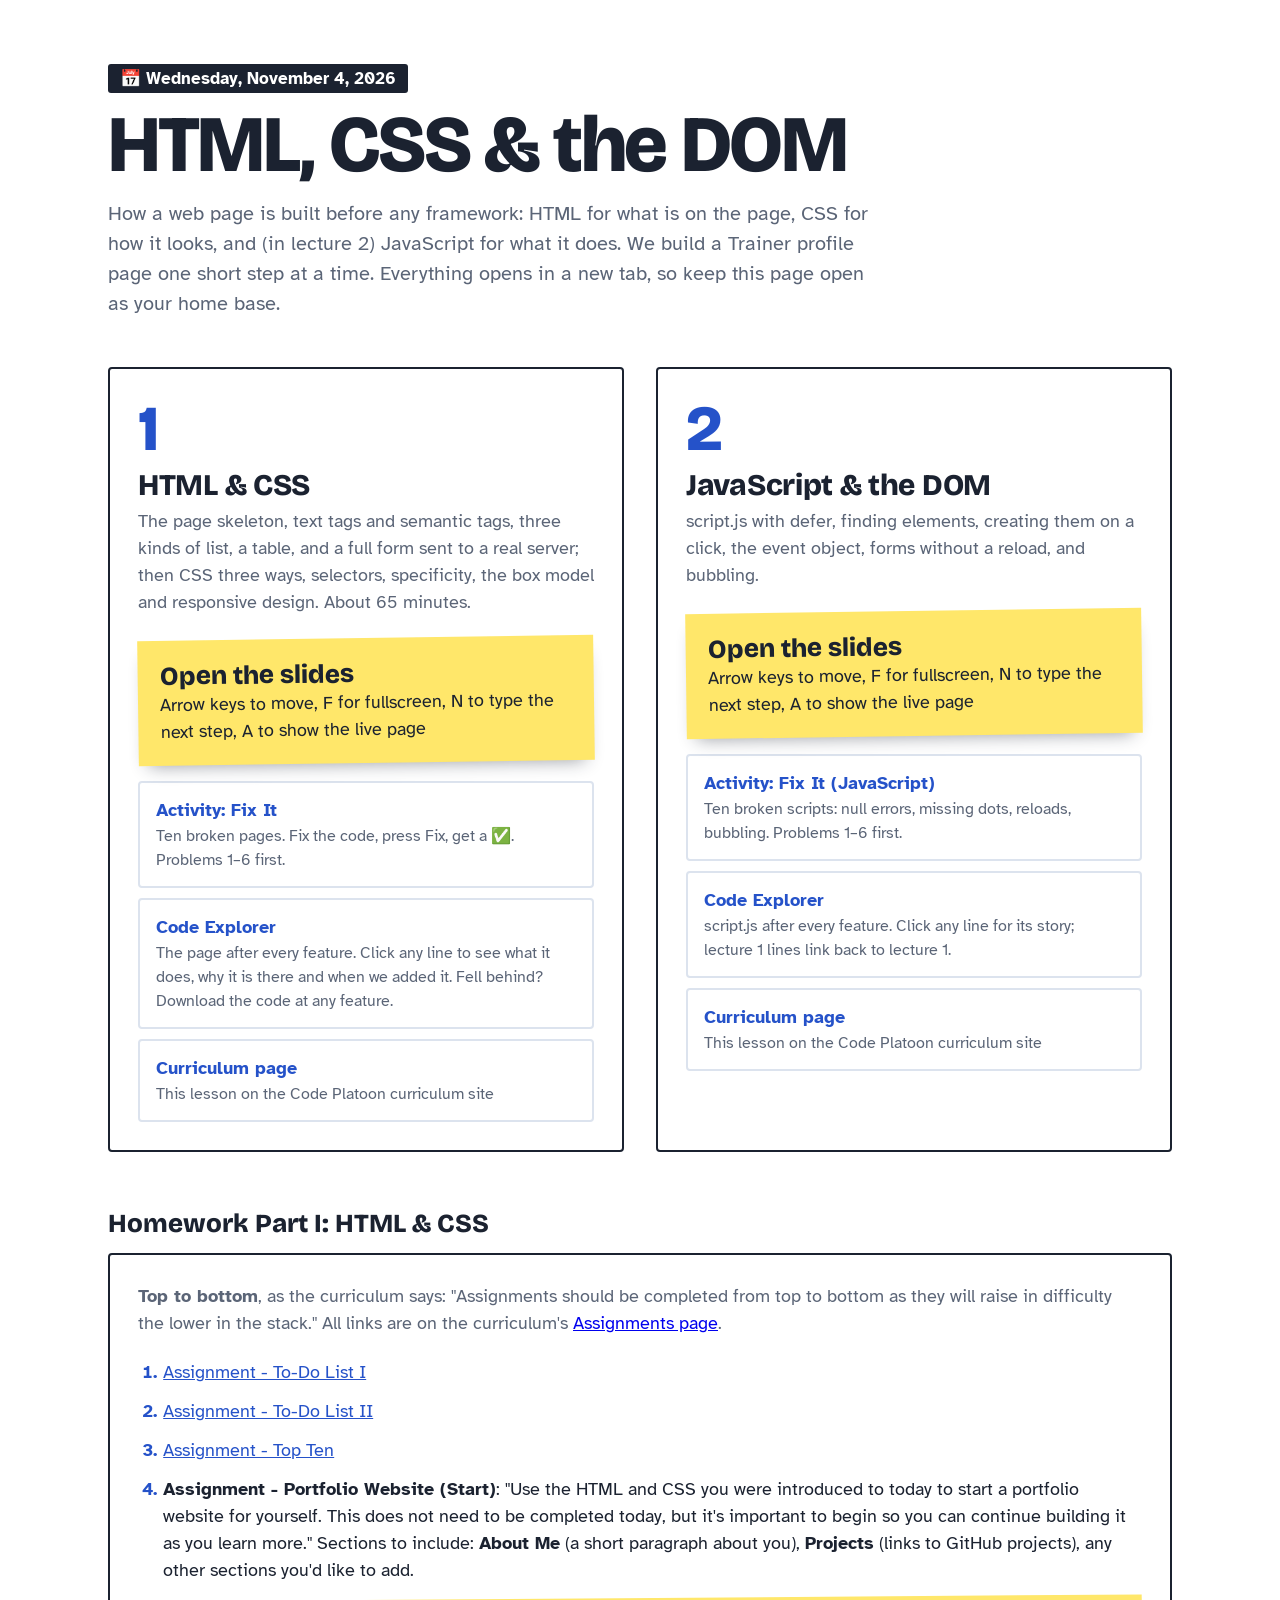
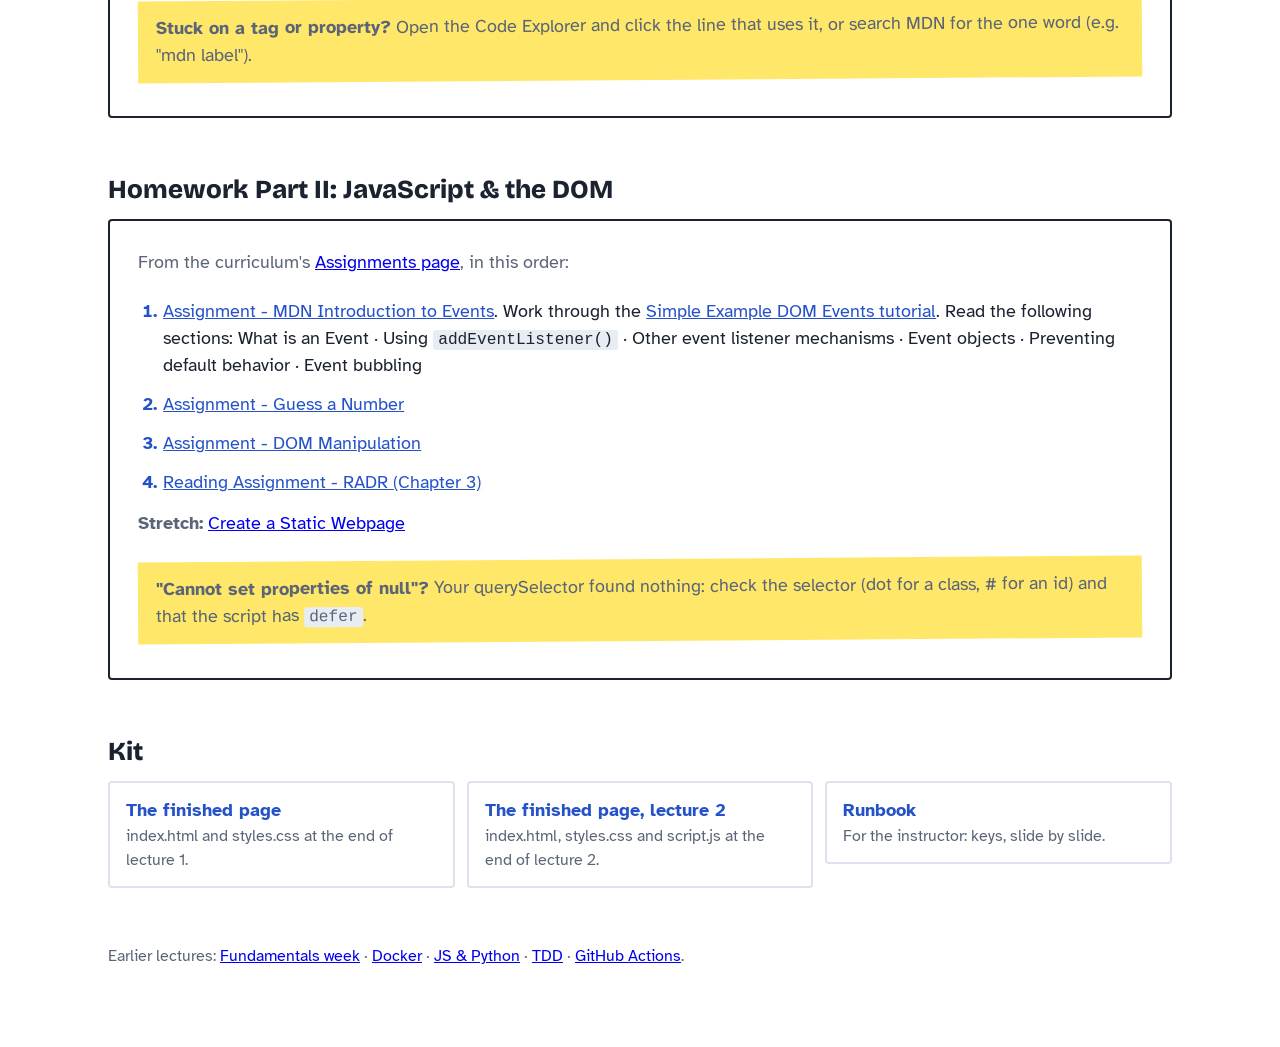
==== index.html @ a402fdbf "HTML & CSS lecture demos the whole curriculum page (about 65 min): text tags, div/span, h3-h6, artic" ====
<!doctype html>
<html lang="en">
<head>
<meta charset="utf-8">
<meta name="viewport" content="width=device-width, initial-scale=1">
<title>HTML, CSS & the DOM</title>
<link href="https://fonts.googleapis.com/css2?family=Atkinson+Hyperlegible:wght@400;700&family=Bricolage+Grotesque:opsz,wght@12..96,700;12..96,800&display=swap" rel="stylesheet">
<style>
  :root { --paper:#f4f6f9; --grid:#dce3ee; --ink:#1b2230; --muted:#5b6577; --blue:#2552c9; --green:#13795b; --sticky:#ffe76a; }
  * { box-sizing: border-box; }
  body { margin: 0; font-family: 'Atkinson Hyperlegible', system-ui, sans-serif; color: var(--ink); font-size: 18px; line-height: 1.5;
    background: var(--paper) linear-gradient(var(--grid) 1px, transparent 1px) -1px -1px / 40px 40px,
                linear-gradient(90deg, var(--grid) 1px, transparent 1px) -1px -1px / 40px 40px; }
  main { max-width: 1120px; margin: 0 auto; padding: 64px 28px 80px; }
  h1 { font: 800 clamp(44px, 7vw, 80px)/0.95 'Bricolage Grotesque', sans-serif; letter-spacing: -0.03em; margin: 0 0 16px; }
  .lede { max-width: 60ch; color: var(--muted); font-size: 20px; margin: 0 0 48px; }
  .lectures { display: grid; grid-template-columns: repeat(auto-fit, minmax(320px, 1fr)); gap: 32px; }
  section { background: #fff; border: 2px solid var(--ink); border-radius: 4px; padding: 28px; }
  .date { display: inline-block; font: 700 17px 'Atkinson Hyperlegible', sans-serif; background: var(--ink); color: #fff; padding: 4px 12px; border-radius: 3px; margin: 0 0 14px; }
  .num { font: 800 64px/1 'Bricolage Grotesque', sans-serif; color: var(--blue); }
  h2 { font: 800 30px/1.1 'Bricolage Grotesque', sans-serif; margin: 8px 0 6px; letter-spacing: -0.01em; }
  section > p { margin: 0 0 22px; color: var(--muted); }
  a.slides { display: block; background: var(--sticky); color: var(--ink); text-decoration: none; padding: 20px 22px; margin-bottom: 18px;
    transform: rotate(-0.8deg); box-shadow: 0 10px 18px -10px rgb(27 34 48 / 0.45); transition: transform .15s; }
  a.slides:hover, a.slides:focus-visible { transform: rotate(0deg) translateY(-2px); }
  a.slides b { display: block; font: 800 26px 'Bricolage Grotesque', sans-serif; }
  ol { list-style: none; margin: 0; padding: 0; display: grid; gap: 10px; }
  ol a { display: block; padding: 14px 16px; border: 2px solid var(--grid); border-radius: 4px; color: var(--ink); text-decoration: none; }
  ol a:hover, ol a:focus-visible { border-color: var(--blue); }
  ol a b { color: var(--blue); }
  ol a span { display: block; color: var(--muted); font-size: 16px; }
  h3 { font: 800 26px 'Bricolage Grotesque', sans-serif; margin: 56px 0 14px; }
  .kit { display: grid; grid-template-columns: repeat(auto-fit, minmax(240px, 1fr)); gap: 12px; }
  .kit a { background: #fff; }
  .gallery { display: grid; grid-template-columns: repeat(auto-fill, minmax(200px, 1fr)); gap: 14px; }
  .gallery figure { margin: 0; background: #fff; border: 2px solid var(--grid); border-radius: 4px; padding: 8px; }
  .gallery img { width: 100%; aspect-ratio: 16/10; object-fit: cover; object-position: top; display: block; }
  .gallery figcaption { font-size: 15px; padding: 6px 2px 0; display: flex; justify-content: space-between; gap: 8px; }
  .gallery figcaption a { color: var(--blue); }
  .install { margin-bottom: 20px; }
  .install h4 { font: 800 21px 'Bricolage Grotesque', sans-serif; margin: 28px 0 6px; }
  .install h4:first-child { margin-top: 0; }
  .install .steps { display: block; list-style: decimal; padding-left: 1.4em; margin: 0 0 14px; }
  .install .steps li::marker { font-weight: 700; color: var(--blue); } .install .steps li { margin-bottom: 12px; }
  .os { display: grid; grid-template-columns: 1fr 1fr; gap: 0 28px; }
  .os h5 { font: 700 17px 'Bricolage Grotesque', sans-serif; margin: 6px 0 4px; }
  @media (max-width: 760px) { .os { grid-template-columns: 1fr; } }
  .install code { font-size: 0.9em; background: #e8ecf3; padding: 1px 5px; border-radius: 3px; }
  .cmdwrap { position: relative; margin: 8px 0 6px; }
  pre.cmd { background: var(--ink); color: #fff; padding: 16px 18px; padding-right: 90px; border-radius: 4px; overflow-x: auto; margin: 0; font-size: 15px; }
  pre.cmd code { background: none; padding: 0; }
  .copy { position: absolute; top: 10px; right: 10px; font: 700 14px 'Atkinson Hyperlegible'; padding: 6px 12px; border-radius: 4px; border: 0; background: var(--sticky); color: var(--ink); cursor: pointer; }
  .fail { margin: 0 0 8px; padding: 14px 18px; background: var(--sticky); transform: rotate(-0.4deg); }
  .install .steps a, details a { display: inline; padding: 0; border: 0; color: var(--blue); text-decoration: underline; }
  details { margin: 6px 0 14px; }
  summary { cursor: pointer; font-weight: 700; color: var(--blue); }
  footer { margin-top: 56px; color: var(--muted); font-size: 16px; }
  a:focus-visible, summary:focus-visible { outline: 3px solid var(--blue); outline-offset: 2px; }
  @media (prefers-reduced-motion: reduce) { a.slides { transition: none; } }
</style>
</head>
<body>
<main>
  <p class="date">📅 Wednesday, November 4, 2026</p>
  <h1>HTML, CSS &amp; the DOM</h1>
  <p class="lede">How a web page is built before any framework: HTML for what is on the page, CSS for how it looks, and (in lecture 2) JavaScript for what it does. We build a Trainer profile page one short step at a time. Everything opens in a new tab, so keep this page open as your home base.</p>

  <div class="lectures">
    <section>
      <div class="num">1</div>
      <h2>HTML &amp; CSS</h2>
      <p>The page skeleton, text tags and semantic tags, three kinds of list, a table, and a full form sent to a real server; then CSS three ways, selectors, specificity, the box model and responsive design. About 65 minutes.</p>
      <a class="slides" href="lecture-1-html-css/slides.html" target="_blank" rel="noopener"><b>Open the slides</b>Arrow keys to move, F for fullscreen, N to type the next step, A to show the live page</a>
      <ol>
        <li><a href="fixit.html?lesson=html-css" target="_blank" rel="noopener"><b>Activity: Fix It</b><span>Ten broken pages. Fix the code, press Fix, get a ✅. Problems 1–6 first.</span></a></li>
        <li><a href="explore.html?lesson=html-css&amp;at=f1" target="_blank" rel="noopener"><b>Code Explorer</b><span>The page after every feature. Click any line to see what it does, why it is there and when we added it. Fell behind? Download the code at any feature.</span></a></li>
        <li><a href="https://codeplatoon.github.io/se-curriculum/phase-II/04-Front-End/1-vanilla-development/1-html-css/" target="_blank" rel="noopener"><b>Curriculum page</b><span>This lesson on the Code Platoon curriculum site</span></a></li>
      </ol>
    </section>
    <section>
      <div class="num">2</div>
      <h2>JavaScript &amp; the DOM</h2>
      <p>script.js with defer, finding elements, creating them on a click, the event object, forms without a reload, and bubbling.</p>
      <a class="slides" href="lecture-2-js-dom/slides.html" target="_blank" rel="noopener"><b>Open the slides</b>Arrow keys to move, F for fullscreen, N to type the next step, A to show the live page</a>
      <ol>
        <li><a href="fixit.html?lesson=js-dom" target="_blank" rel="noopener"><b>Activity: Fix It (JavaScript)</b><span>Ten broken scripts: null errors, missing dots, reloads, bubbling. Problems 1–6 first.</span></a></li>
        <li><a href="explore.html?lesson=js-dom&amp;at=f1" target="_blank" rel="noopener"><b>Code Explorer</b><span>script.js after every feature. Click any line for its story; lecture 1 lines link back to lecture 1.</span></a></li>
        <li><a href="https://codeplatoon.github.io/se-curriculum/phase-II/04-Front-End/1-vanilla-development/2-js-dom/" target="_blank" rel="noopener"><b>Curriculum page</b><span>This lesson on the Code Platoon curriculum site</span></a></li>
      </ol>
    </section>
  </div>

  <h3 id="homework">Homework Part I: HTML &amp; CSS</h3>
  <section class="install">
    <p><b>Top to bottom</b>, as the curriculum says: "Assignments should be completed from top to bottom as they will raise in difficulty the lower in the stack." All links are on the curriculum's <a href="https://codeplatoon.github.io/se-curriculum/phase-II/04-Front-End/1-vanilla-development/assignments/" target="_blank" rel="noopener">Assignments page</a>.</p>
    <ol class="steps">
      <li><a href="https://github.com/Code-Platoon-Assignments/html-css-to-do-list-I.git" target="_blank" rel="noopener">Assignment - To-Do List I</a></li>
      <li><a href="https://github.com/Code-Platoon-Assignments/html-css-to-do-list-II.git" target="_blank" rel="noopener">Assignment - To-Do List II</a></li>
      <li><a href="https://github.com/Code-Platoon-Assignments/html-top-ten.git" target="_blank" rel="noopener">Assignment - Top Ten</a></li>
      <li><b>Assignment - Portfolio Website (Start)</b>: "Use the HTML and CSS you were introduced to today to start a portfolio website for yourself. This does not need to be completed today, but it's important to begin so you can continue building it as you learn more." Sections to include: <b>About Me</b> (a short paragraph about you), <b>Projects</b> (links to GitHub projects), any other sections you'd like to add.</li>
    </ol>
    <p class="fail"><b>Stuck on a tag or property?</b> Open the Code Explorer and click the line that uses it, or search MDN for the one word (e.g. "mdn label").</p>
  </section>

  <h3 id="homework-2">Homework Part II: JavaScript &amp; the DOM</h3>
  <section class="install">
    <p>From the curriculum's <a href="https://codeplatoon.github.io/se-curriculum/phase-II/04-Front-End/1-vanilla-development/assignments/" target="_blank" rel="noopener">Assignments page</a>, in this order:</p>
    <ol class="steps">
      <li><a href="https://developer.mozilla.org/en-US/docs/Learn/JavaScript/Building_blocks/Events" target="_blank" rel="noopener">Assignment - MDN Introduction to Events</a>. Work through the <a href="https://developer.mozilla.org/en-US/docs/Learn/JavaScript/Building_blocks/Events#a_simple_example" target="_blank" rel="noopener">Simple Example DOM Events tutorial</a>. Read the following sections: What is an Event · Using <code>addEventListener()</code> · Other event listener mechanisms · Event objects · Preventing default behavior · Event bubbling</li>
      <li><a href="https://github.com/Code-Platoon-Assignments/html-number-guessing-game.git" target="_blank" rel="noopener">Assignment - Guess a Number</a></li>
      <li><a href="https://github.com/Code-Platoon-Assignments/html-dom-manipulation.git" target="_blank" rel="noopener">Assignment - DOM Manipulation</a></li>
      <li><a href="https://drive.google.com/file/d/1rPqa4ygtGHo01omVSYpAviDmvXKX7RL1/view?usp=drive_link" target="_blank" rel="noopener">Reading Assignment - RADR (Chapter 3)</a></li>
    </ol>
    <p><b>Stretch:</b> <a href="https://github.com/Code-Platoon-Assignments/html-static-webpage.git" target="_blank" rel="noopener">Create a Static Webpage</a></p>
    <p class="fail"><b>"Cannot set properties of null"?</b> Your querySelector found nothing: check the selector (dot for a class, # for an id) and that the script has <code>defer</code>.</p>
  </section>

  <h3>Kit</h3>
  <ol class="kit">
    <li><a href="https://github.com/kabeier/intro-html-css-dom/tree/main/demo-kit/html-css-final" target="_blank" rel="noopener"><b>The finished page</b><span>index.html and styles.css at the end of lecture 1.</span></a></li>
    <li><a href="https://github.com/kabeier/intro-html-css-dom/tree/main/demo-kit/js-dom-final" target="_blank" rel="noopener"><b>The finished page, lecture 2</b><span>index.html, styles.css and script.js at the end of lecture 2.</span></a></li>
    <li><a href="https://github.com/kabeier/intro-html-css-dom/blob/main/demo-kit/RUNBOOK.md" target="_blank" rel="noopener"><b>Runbook</b><span>For the instructor: keys, slide by slide.</span></a></li>
  </ol>

  <footer>Earlier lectures: <a href="https://kabeier.github.io/fundamentals-week/" target="_blank" rel="noopener">Fundamentals week</a> · <a href="https://kabeier.github.io/intro-docker/" target="_blank" rel="noopener">Docker</a> · <a href="https://kabeier.github.io/intro-js-py/" target="_blank" rel="noopener">JS &amp; Python</a> · <a href="https://kabeier.github.io/intro-tdd/" target="_blank" rel="noopener">TDD</a> · <a href="https://kabeier.github.io/intro-github-actions/" target="_blank" rel="noopener">GitHub Actions</a>.</footer>
</main>
</body>
</html>
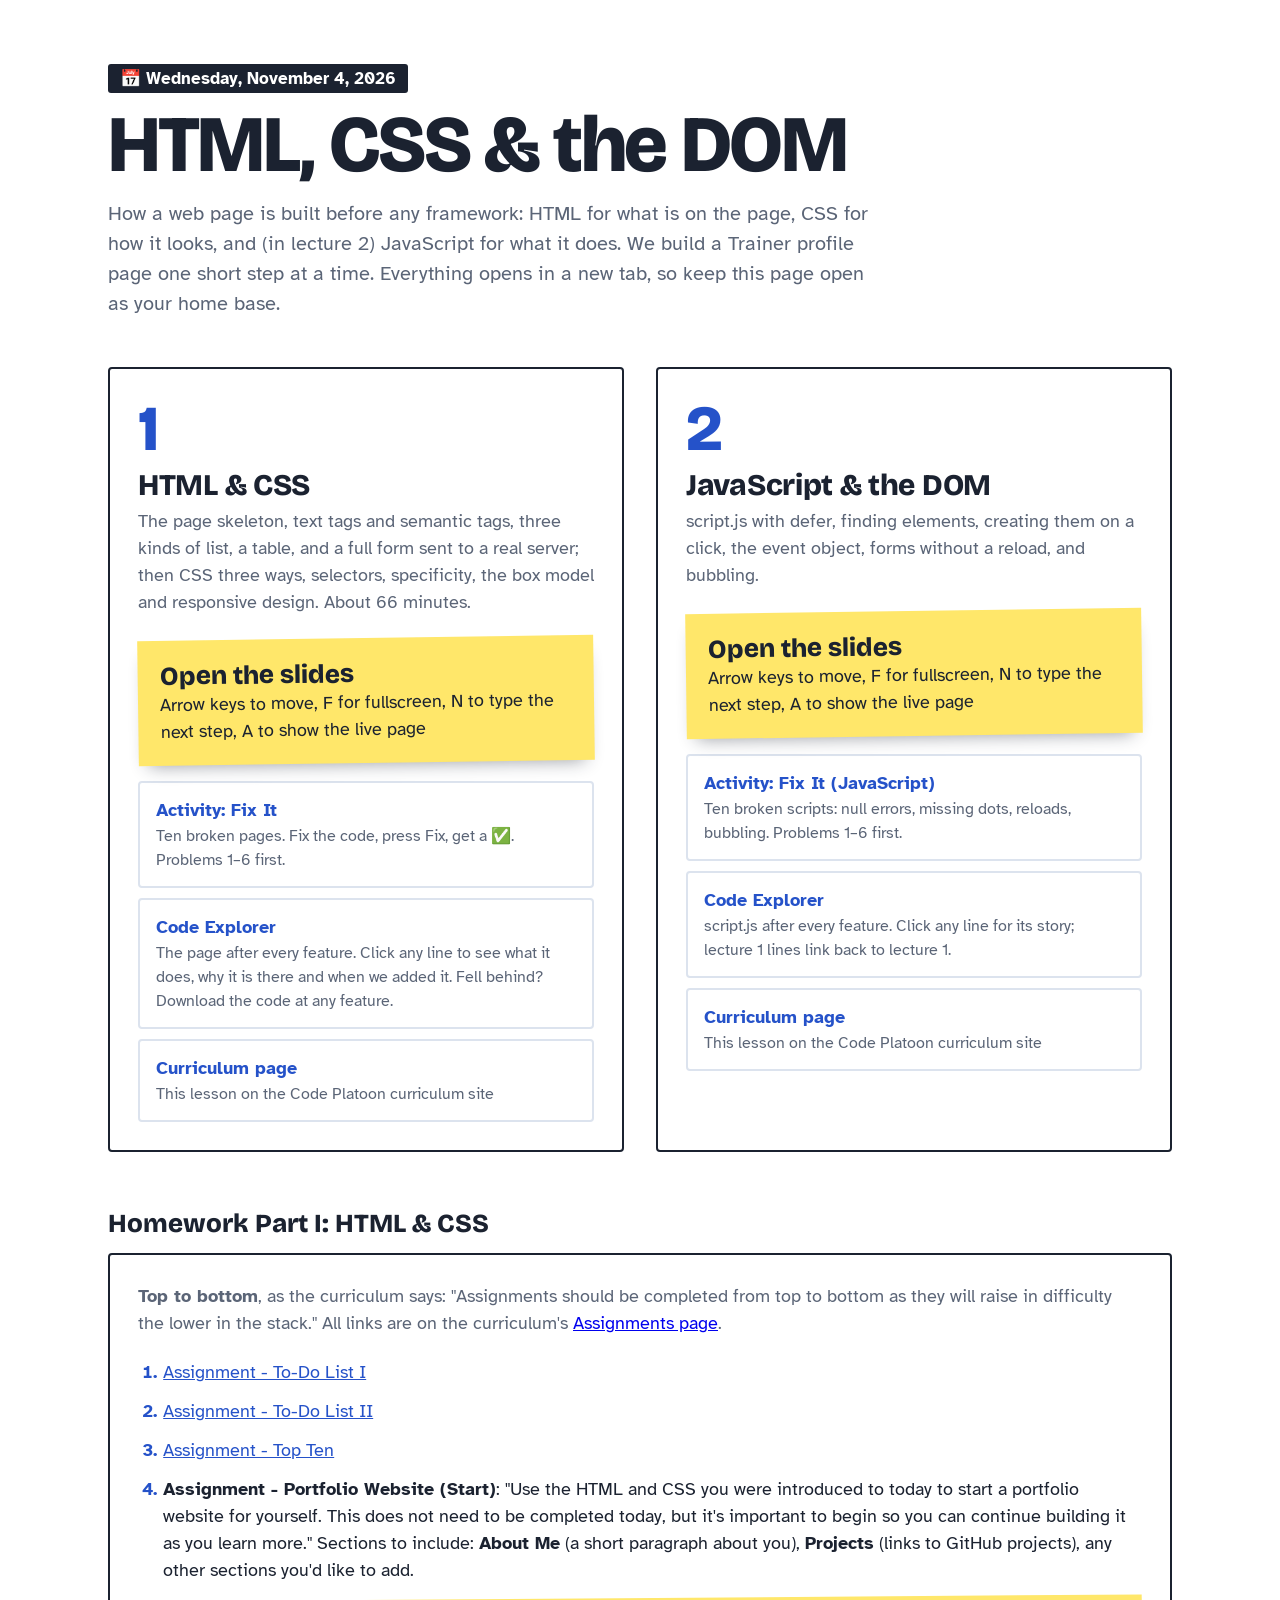
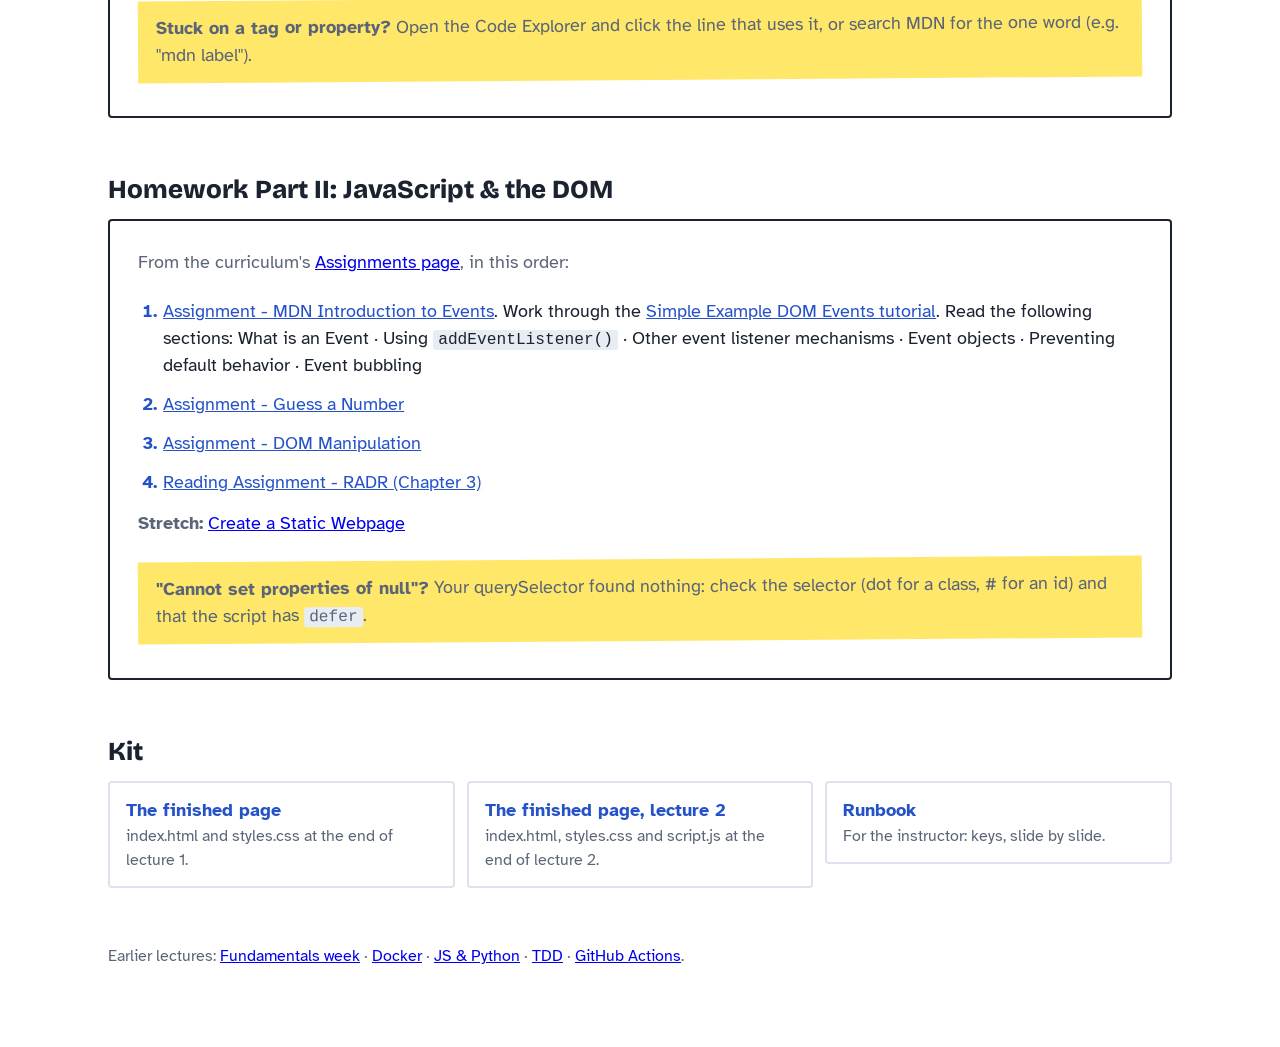
==== commit 6674b4f2: "CSS slide: which rule wins depending on where the CSS lives (!important, inline, specificity, then o" ====
--- a/index.html
+++ b/index.html
@@ -69,7 +69,7 @@
     <section>
       <div class="num">1</div>
       <h2>HTML &amp; CSS</h2>
-      <p>The page skeleton, text tags and semantic tags, three kinds of list, a table, and a full form sent to a real server; then CSS three ways, selectors, specificity, the box model and responsive design. About 65 minutes.</p>
+      <p>The page skeleton, text tags and semantic tags, three kinds of list, a table, and a full form sent to a real server; then CSS three ways, selectors, specificity, the box model and responsive design. About 66 minutes.</p>
       <a class="slides" href="lecture-1-html-css/slides.html" target="_blank" rel="noopener"><b>Open the slides</b>Arrow keys to move, F for fullscreen, N to type the next step, A to show the live page</a>
       <ol>
         <li><a href="fixit.html?lesson=html-css" target="_blank" rel="noopener"><b>Activity: Fix It</b><span>Ten broken pages. Fix the code, press Fix, get a ✅. Problems 1–6 first.</span></a></li>
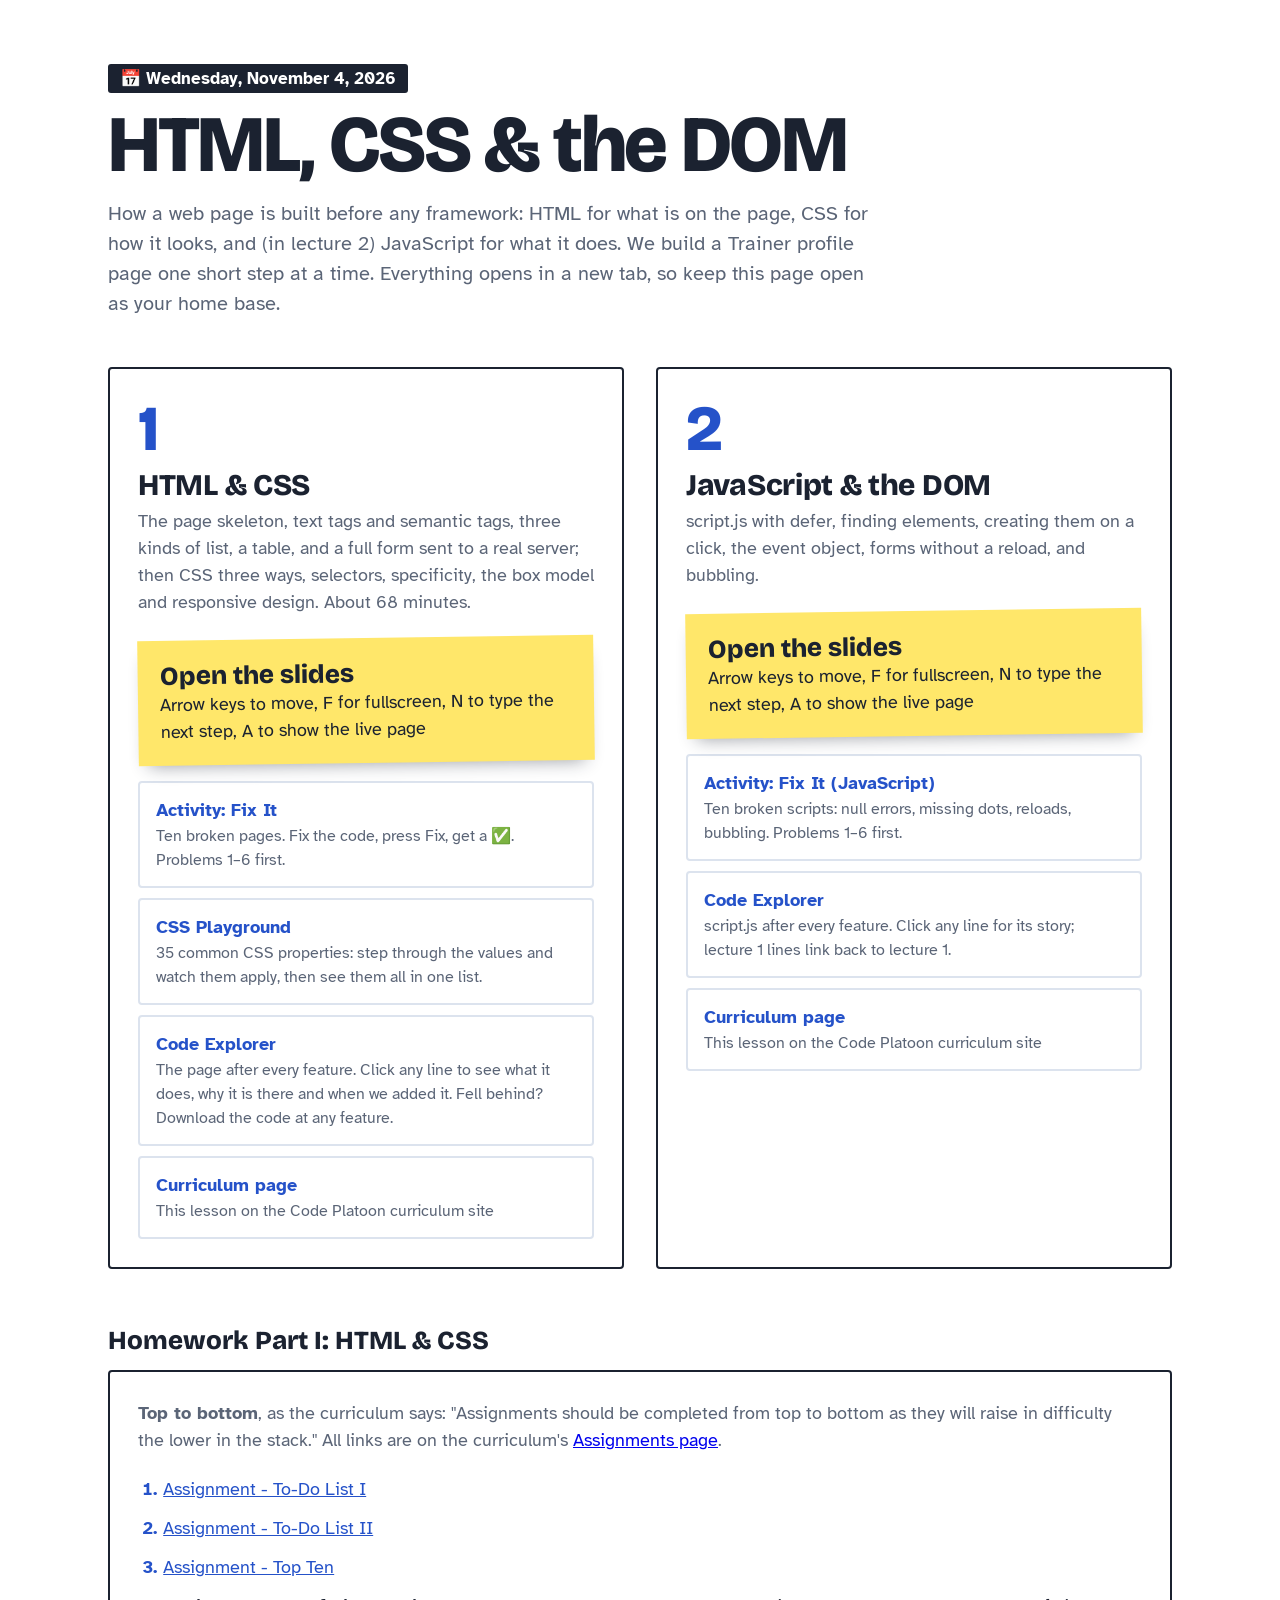
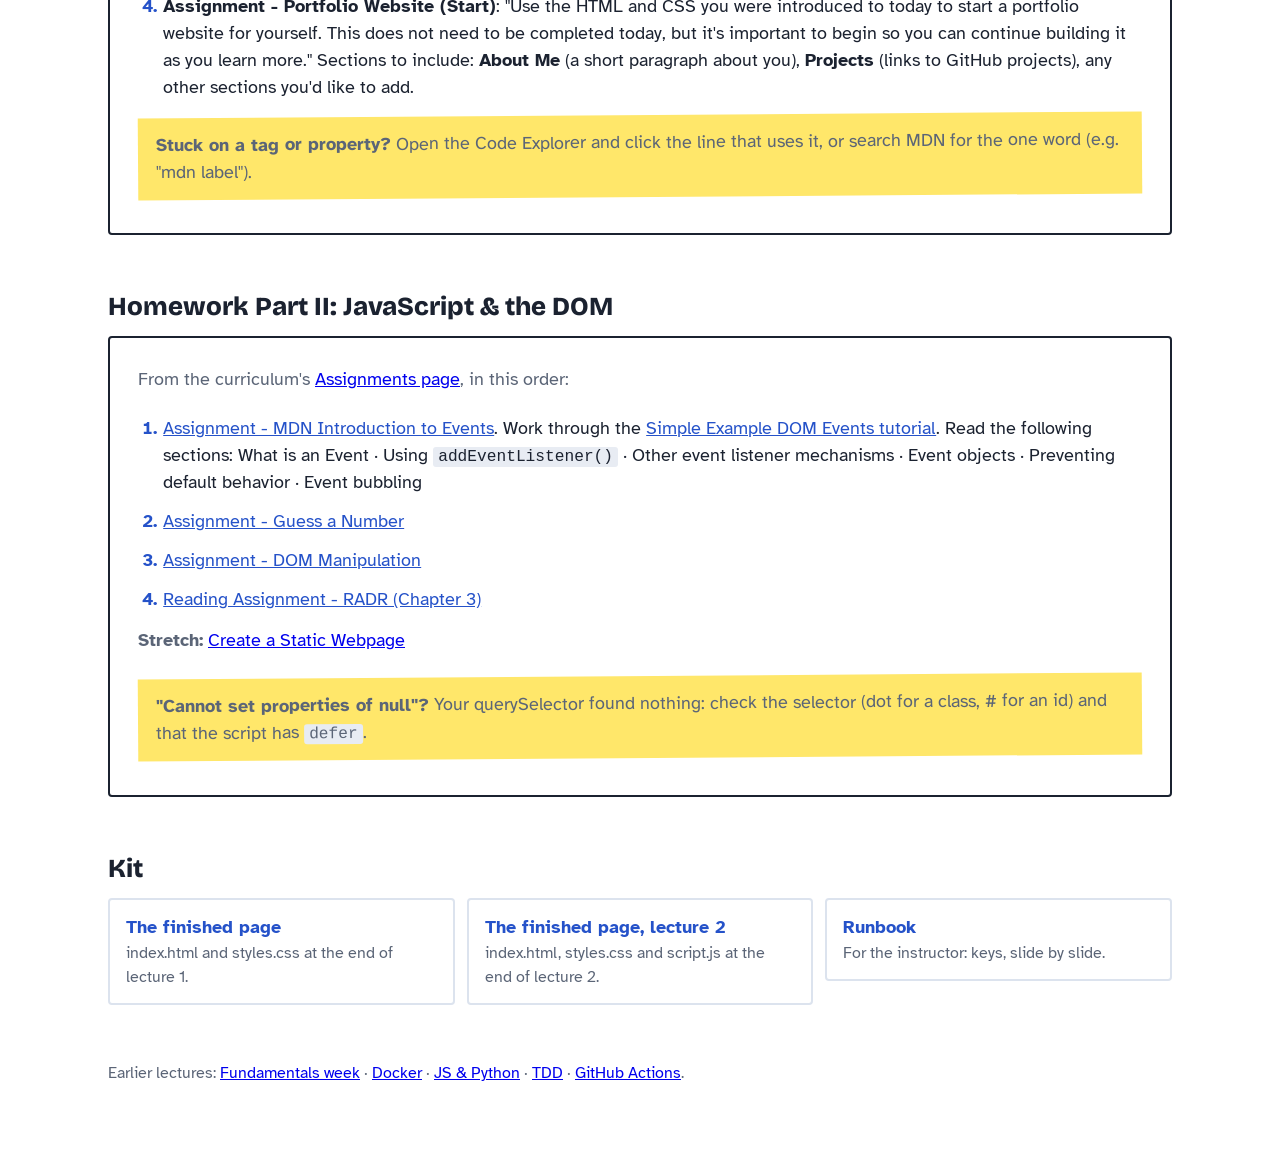
==== commit e773cf64: "CSS Playground: 35 common properties to step through live, a rendered list of all of them, a slide a" ====
--- a/index.html
+++ b/index.html
@@ -69,10 +69,11 @@
     <section>
       <div class="num">1</div>
       <h2>HTML &amp; CSS</h2>
-      <p>The page skeleton, text tags and semantic tags, three kinds of list, a table, and a full form sent to a real server; then CSS three ways, selectors, specificity, the box model and responsive design. About 66 minutes.</p>
+      <p>The page skeleton, text tags and semantic tags, three kinds of list, a table, and a full form sent to a real server; then CSS three ways, selectors, specificity, the box model and responsive design. About 68 minutes.</p>
       <a class="slides" href="lecture-1-html-css/slides.html" target="_blank" rel="noopener"><b>Open the slides</b>Arrow keys to move, F for fullscreen, N to type the next step, A to show the live page</a>
       <ol>
         <li><a href="fixit.html?lesson=html-css" target="_blank" rel="noopener"><b>Activity: Fix It</b><span>Ten broken pages. Fix the code, press Fix, get a ✅. Problems 1–6 first.</span></a></li>
+        <li><a href="lecture-1-html-css/css-playground/" target="_blank" rel="noopener"><b>CSS Playground</b><span>35 common CSS properties: step through the values and watch them apply, then see them all in one list.</span></a></li>
         <li><a href="explore.html?lesson=html-css&amp;at=f1" target="_blank" rel="noopener"><b>Code Explorer</b><span>The page after every feature. Click any line to see what it does, why it is there and when we added it. Fell behind? Download the code at any feature.</span></a></li>
         <li><a href="https://codeplatoon.github.io/se-curriculum/phase-II/04-Front-End/1-vanilla-development/1-html-css/" target="_blank" rel="noopener"><b>Curriculum page</b><span>This lesson on the Code Platoon curriculum site</span></a></li>
       </ol>
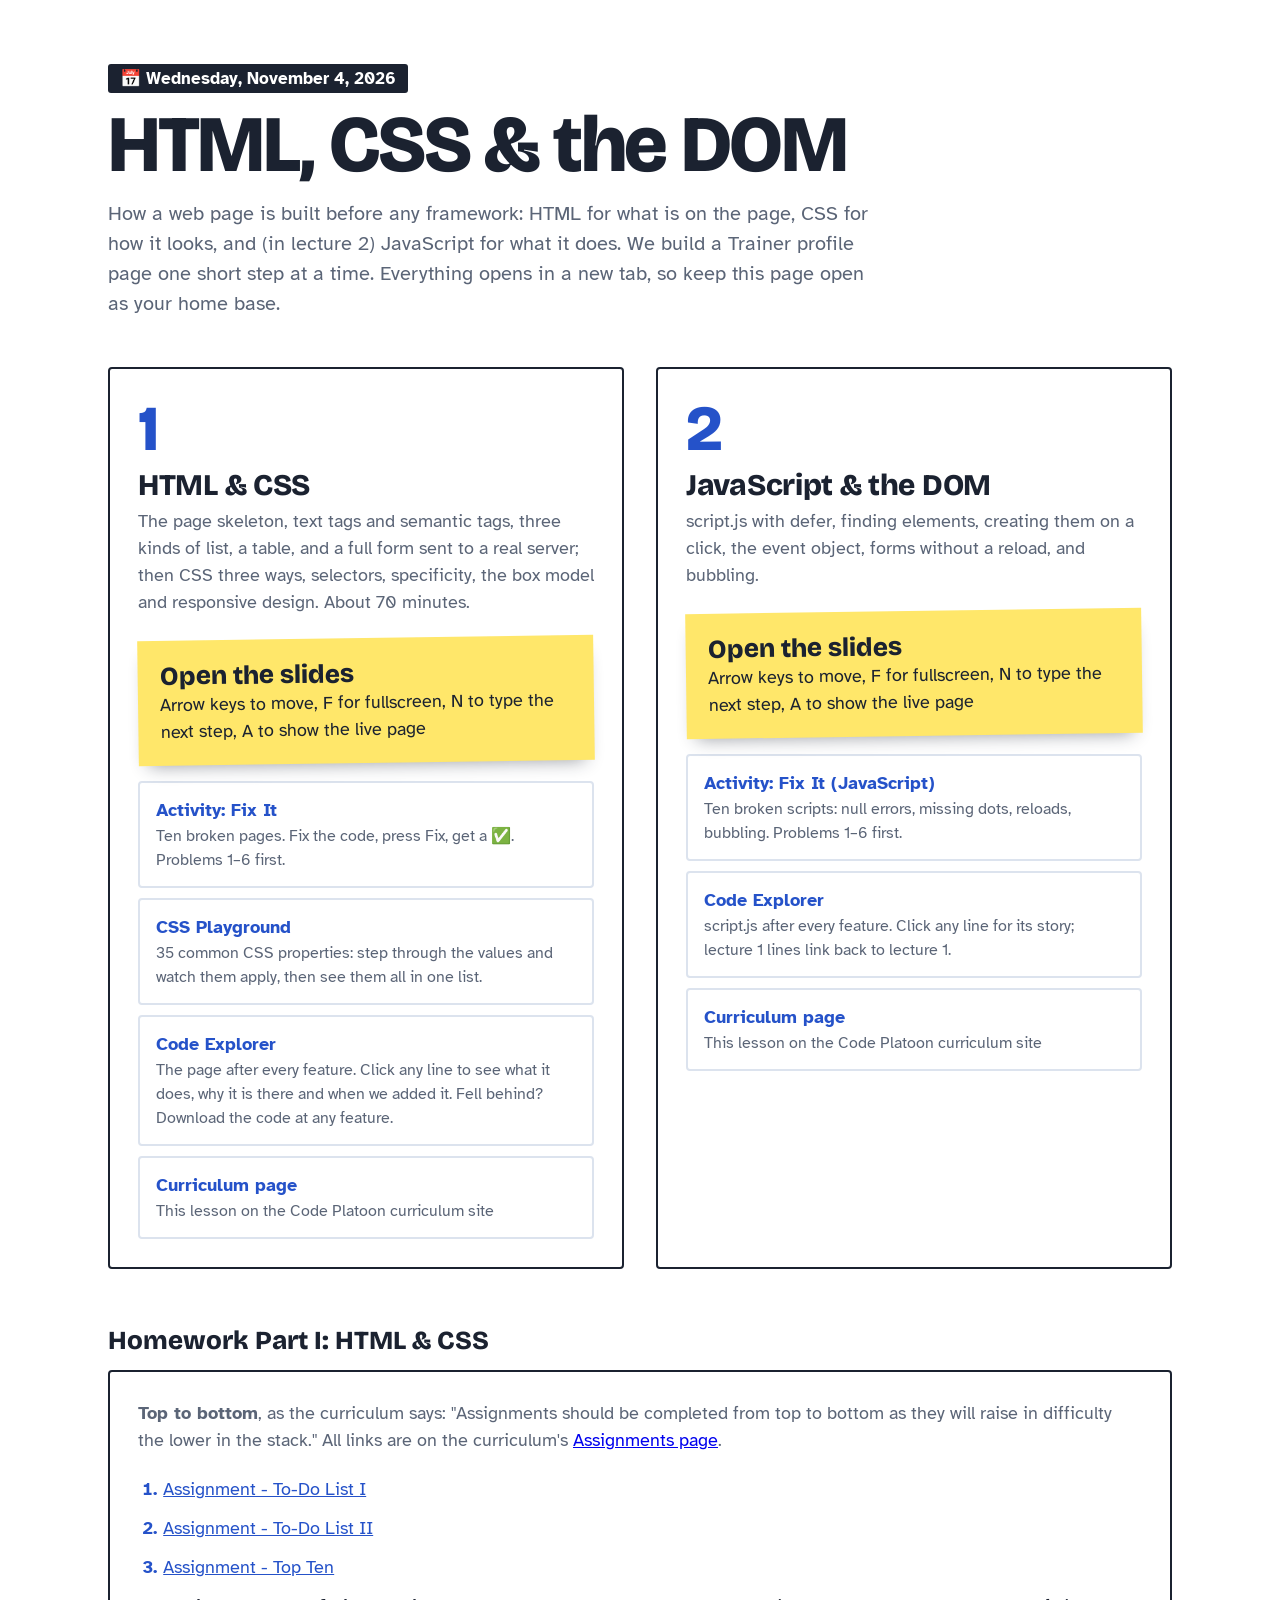
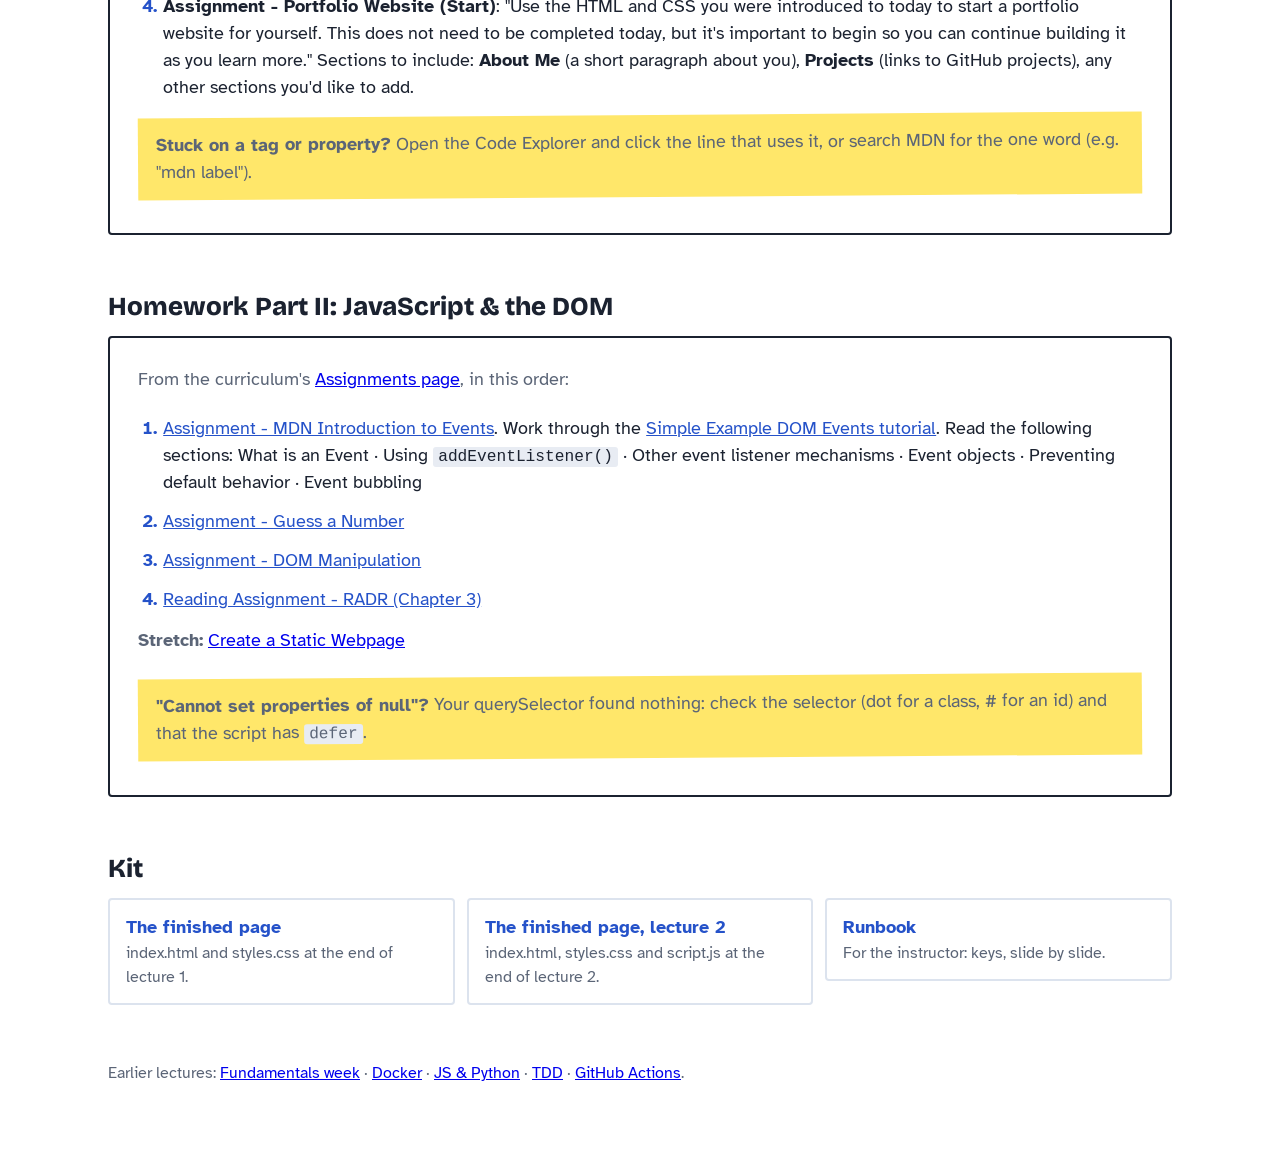
==== commit a1038b90: "CSS: slide on the ways to write a colour (name, hex, short hex, rgb, hsl, see-through), with live sw" ====
--- a/index.html
+++ b/index.html
@@ -69,7 +69,7 @@
     <section>
       <div class="num">1</div>
       <h2>HTML &amp; CSS</h2>
-      <p>The page skeleton, text tags and semantic tags, three kinds of list, a table, and a full form sent to a real server; then CSS three ways, selectors, specificity, the box model and responsive design. About 68 minutes.</p>
+      <p>The page skeleton, text tags and semantic tags, three kinds of list, a table, and a full form sent to a real server; then CSS three ways, selectors, specificity, the box model and responsive design. About 70 minutes.</p>
       <a class="slides" href="lecture-1-html-css/slides.html" target="_blank" rel="noopener"><b>Open the slides</b>Arrow keys to move, F for fullscreen, N to type the next step, A to show the live page</a>
       <ol>
         <li><a href="fixit.html?lesson=html-css" target="_blank" rel="noopener"><b>Activity: Fix It</b><span>Ten broken pages. Fix the code, press Fix, get a ✅. Problems 1–6 first.</span></a></li>
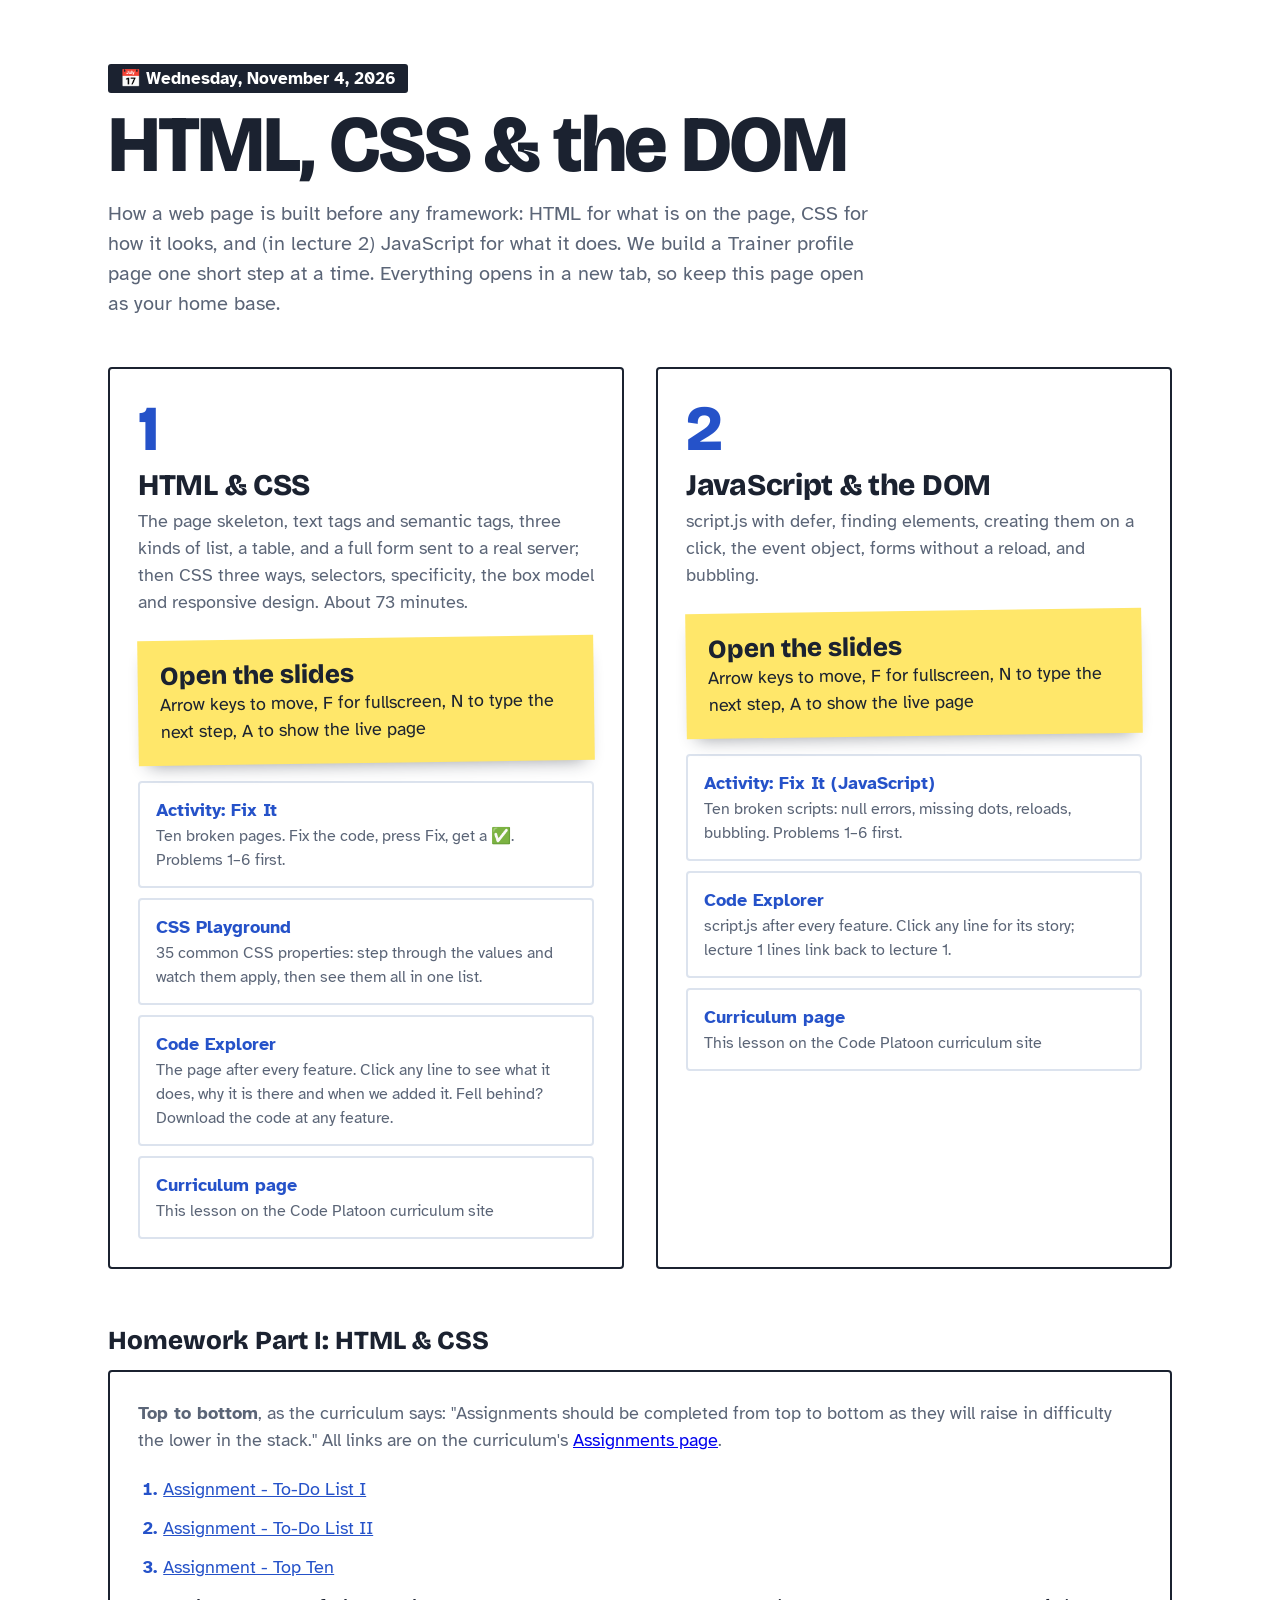
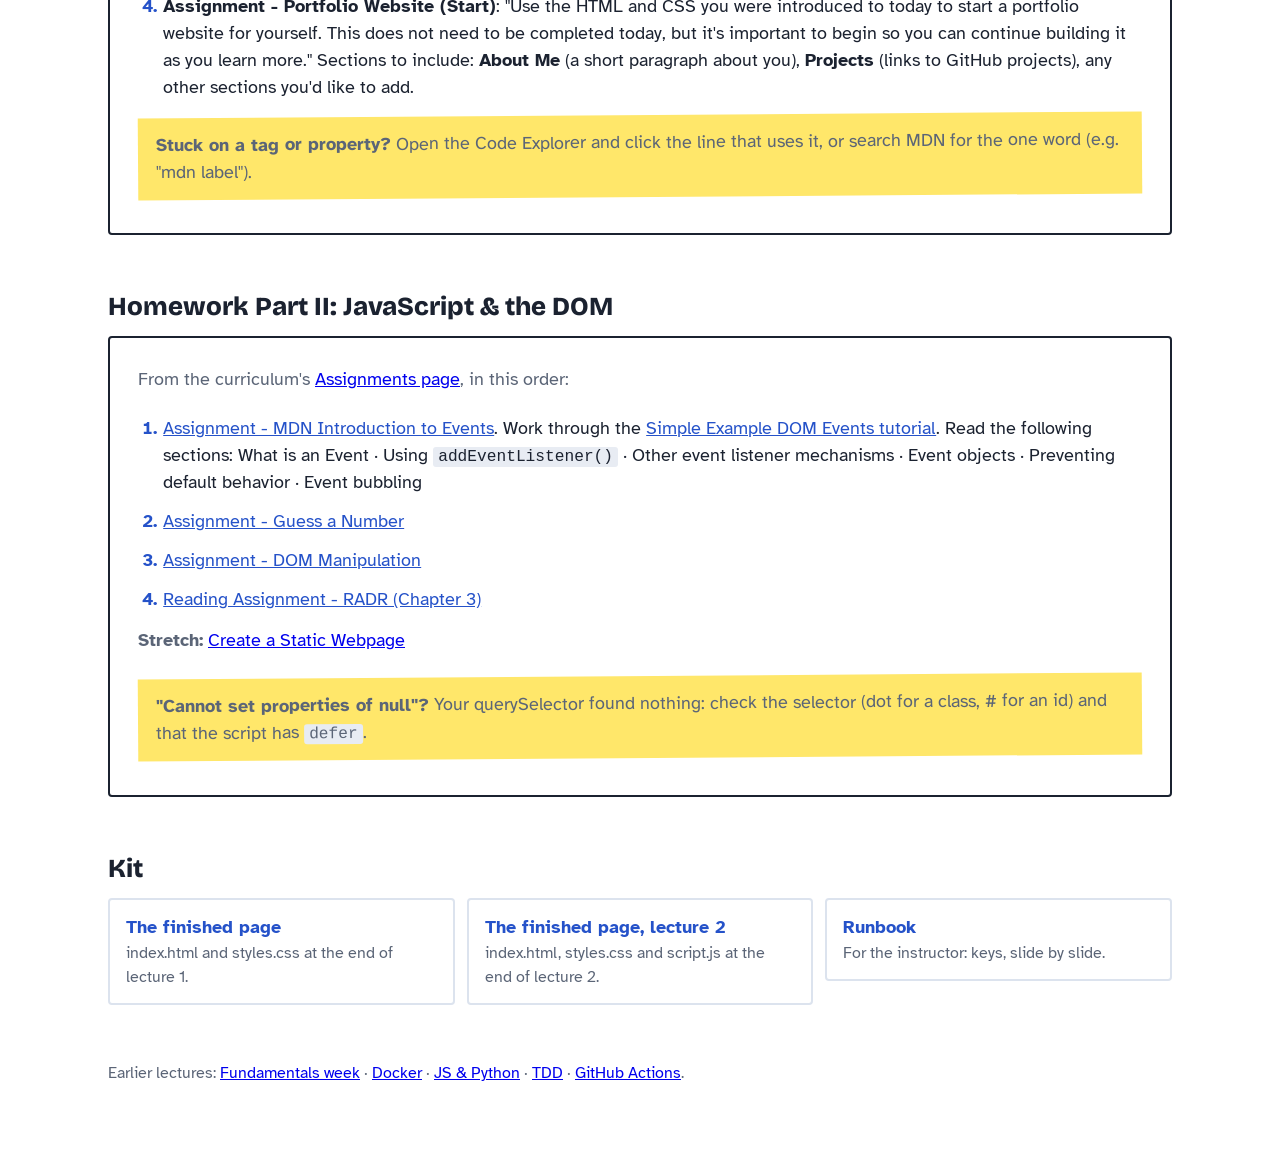
==== commit 4388a06b: "Lecture 1 shows everything on the curriculum page: head slide (meta description, icon, script), tags" ====
--- a/index.html
+++ b/index.html
@@ -69,7 +69,7 @@
     <section>
       <div class="num">1</div>
       <h2>HTML &amp; CSS</h2>
-      <p>The page skeleton, text tags and semantic tags, three kinds of list, a table, and a full form sent to a real server; then CSS three ways, selectors, specificity, the box model and responsive design. About 70 minutes.</p>
+      <p>The page skeleton, text tags and semantic tags, three kinds of list, a table, and a full form sent to a real server; then CSS three ways, selectors, specificity, the box model and responsive design. About 73 minutes.</p>
       <a class="slides" href="lecture-1-html-css/slides.html" target="_blank" rel="noopener"><b>Open the slides</b>Arrow keys to move, F for fullscreen, N to type the next step, A to show the live page</a>
       <ol>
         <li><a href="fixit.html?lesson=html-css" target="_blank" rel="noopener"><b>Activity: Fix It</b><span>Ten broken pages. Fix the code, press Fix, get a ✅. Problems 1–6 first.</span></a></li>
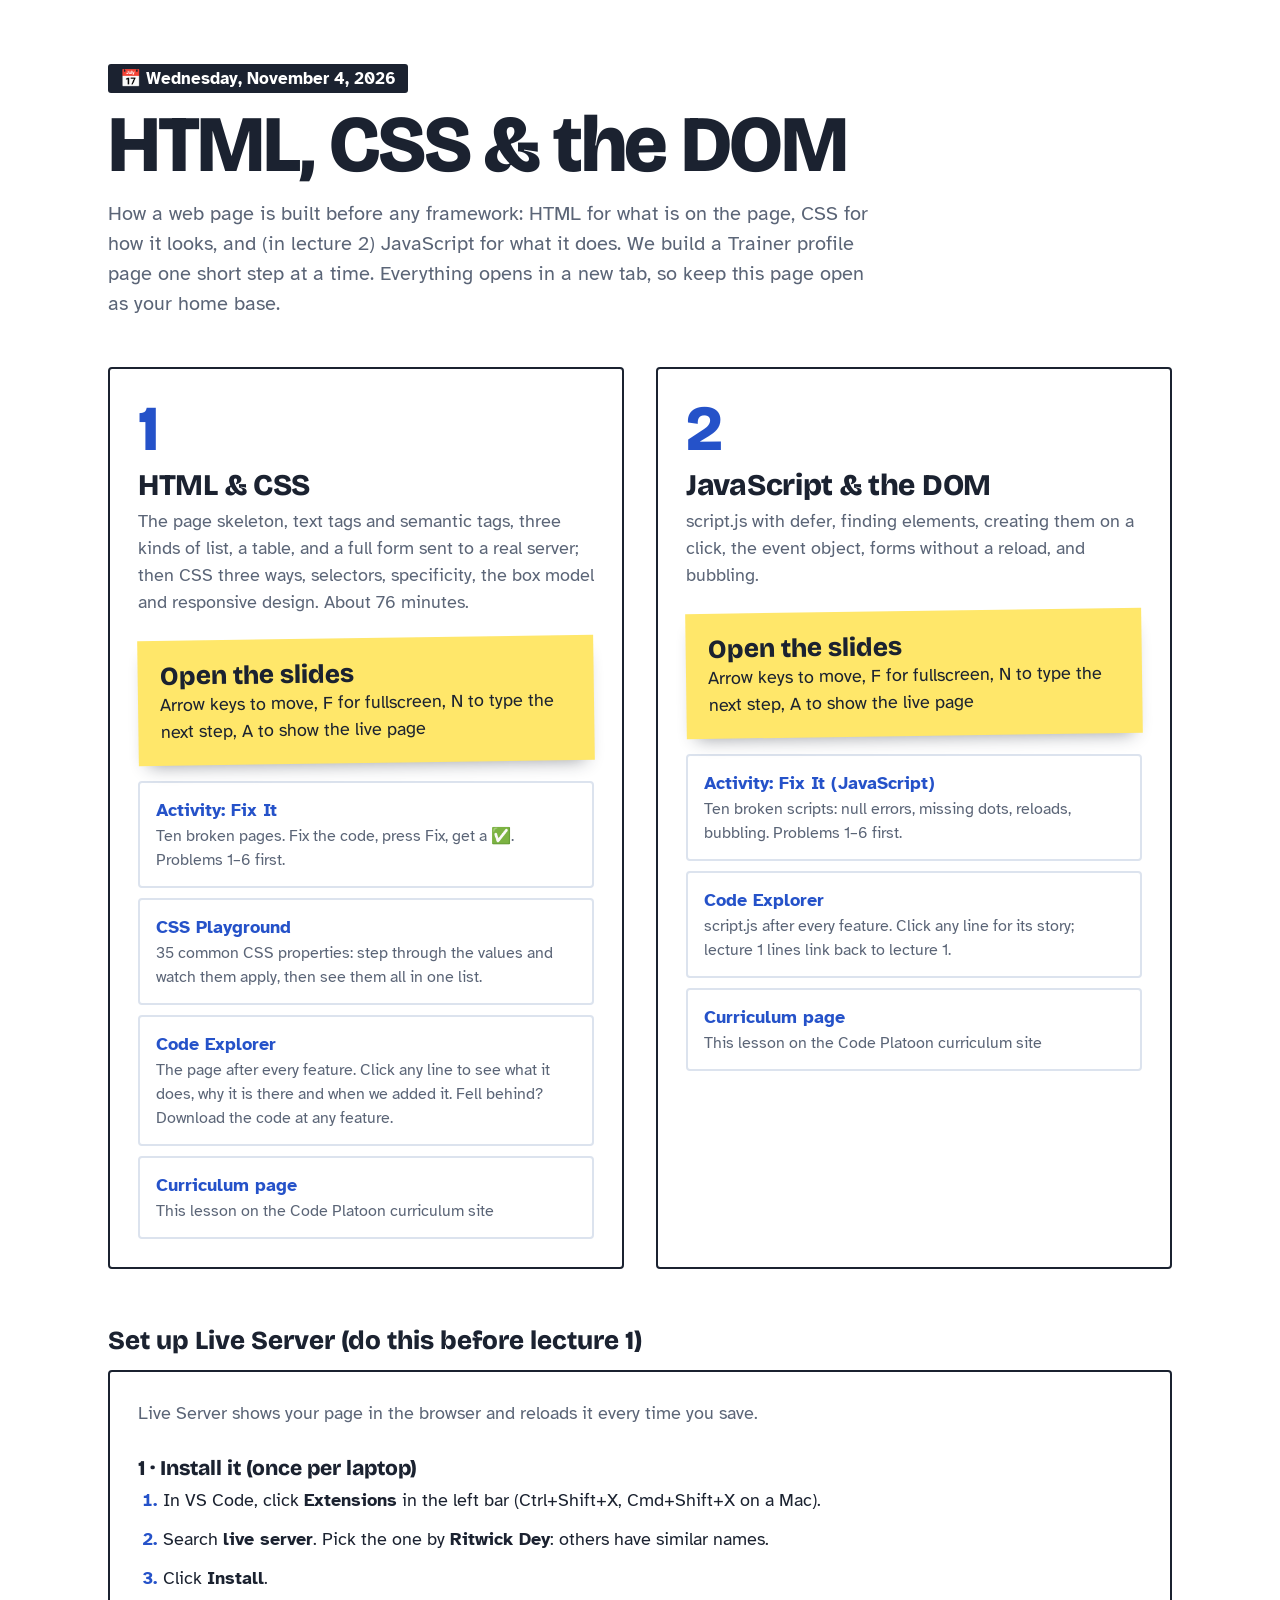
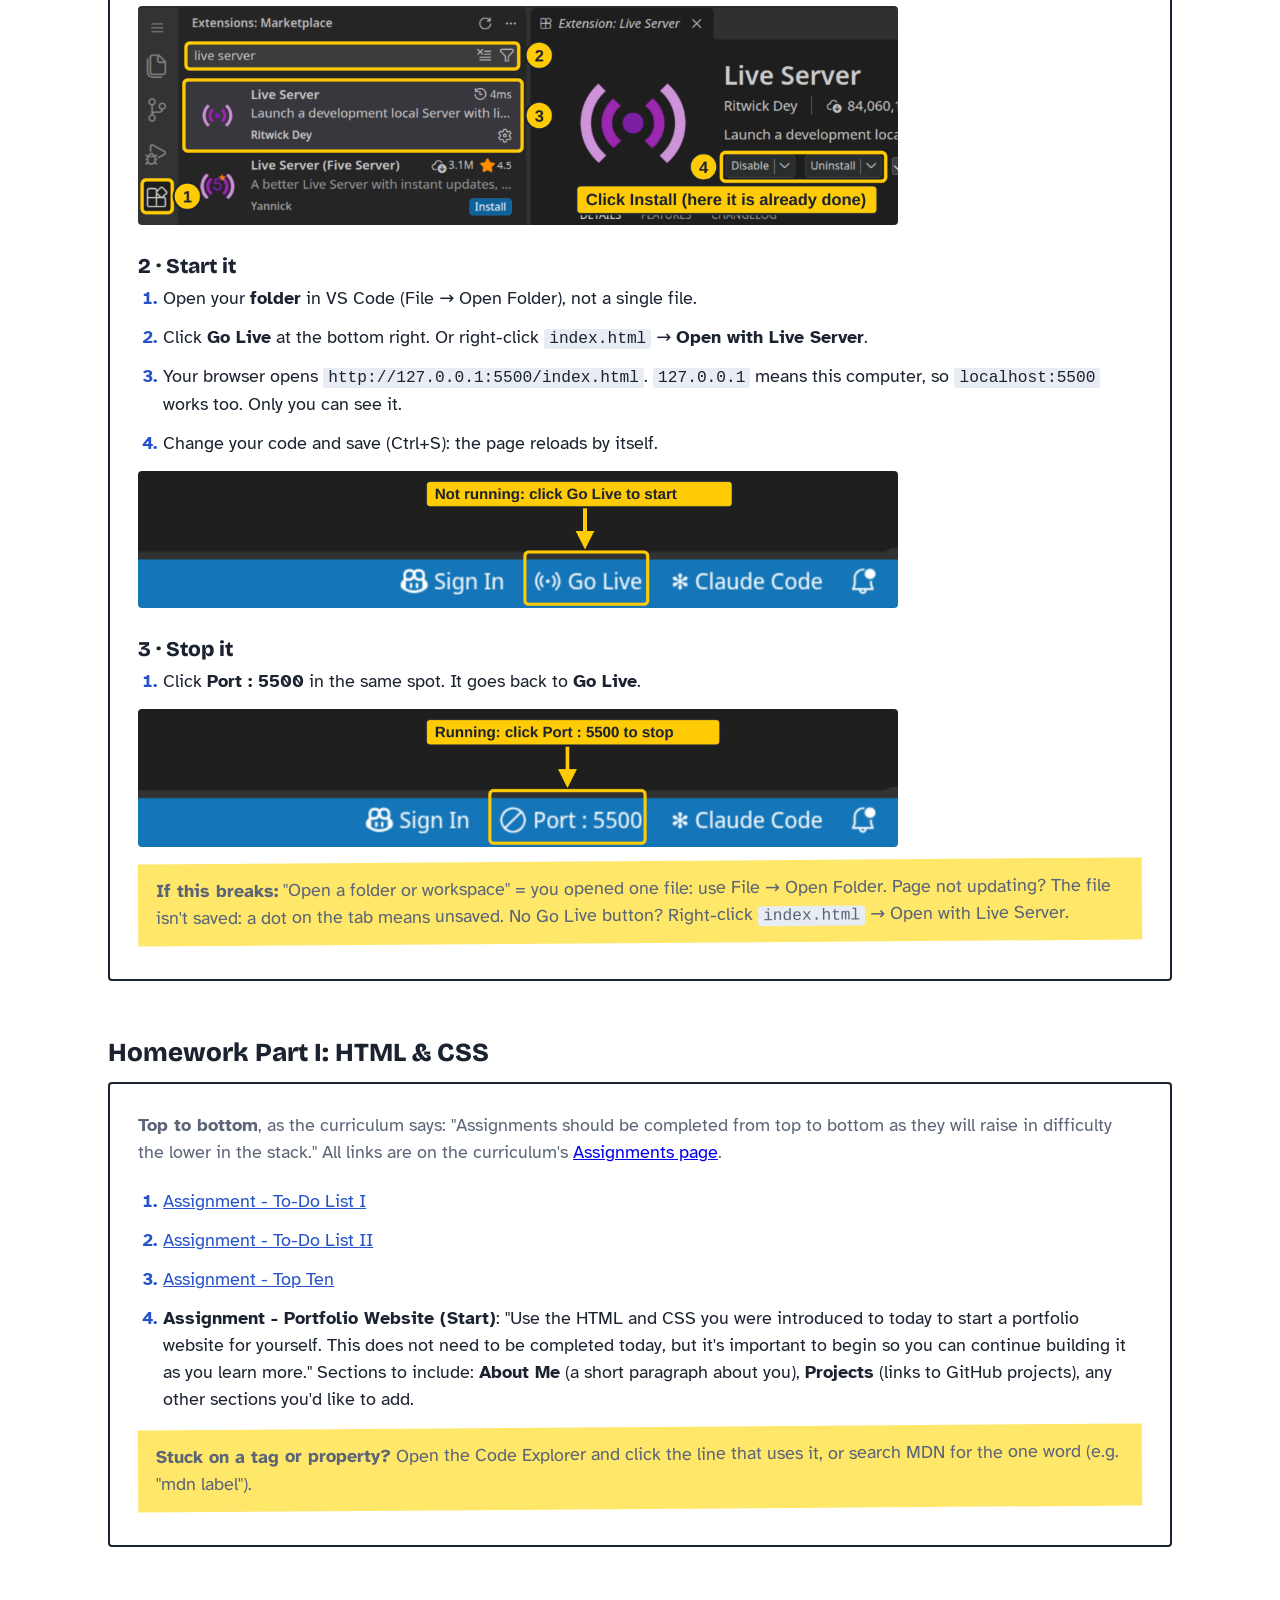
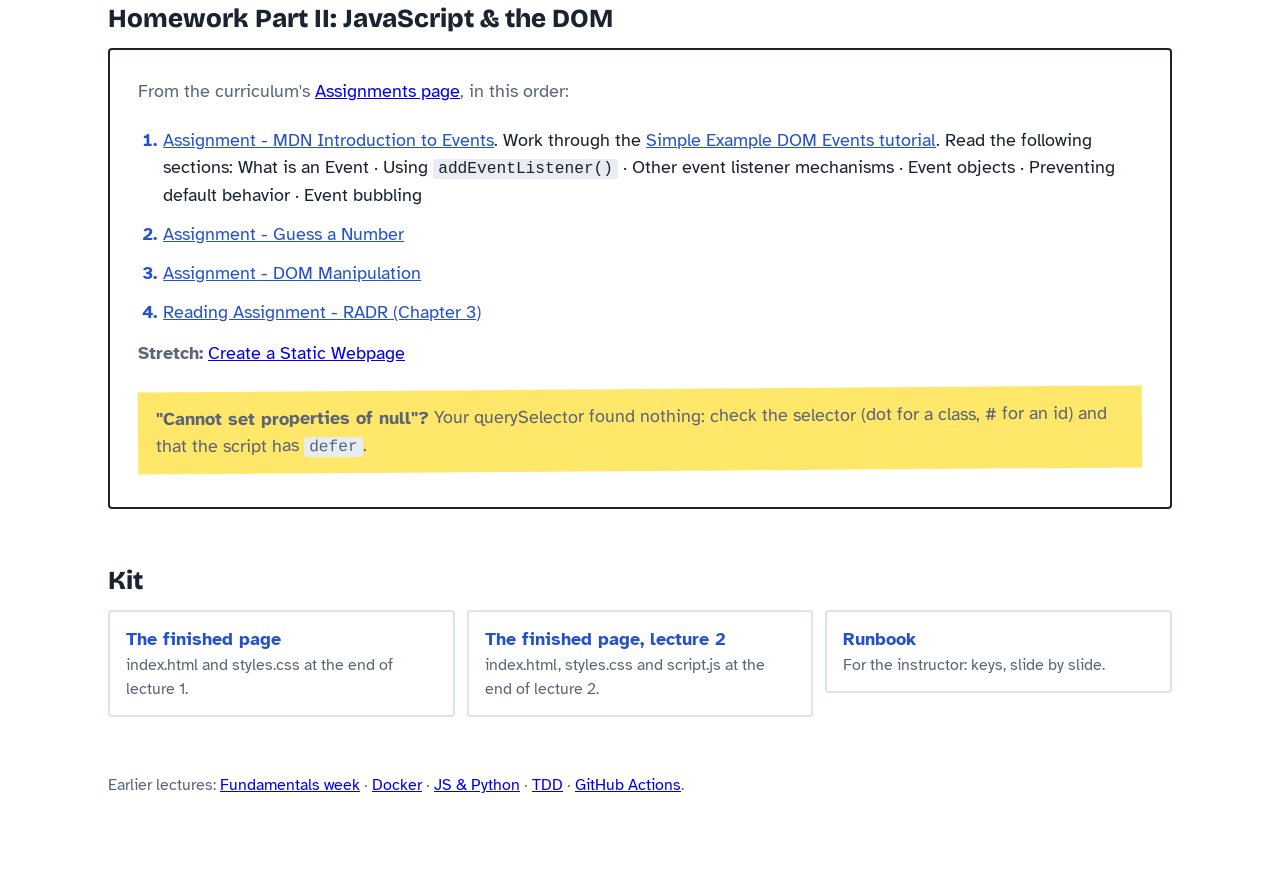
==== commit 1439e55d: "Live Server: two slides (install, then start, see, stop) with annotated screenshots, and a setup sec" ====
--- a/index.html
+++ b/index.html
@@ -57,6 +57,7 @@
   footer { margin-top: 56px; color: var(--muted); font-size: 16px; }
   a:focus-visible, summary:focus-visible { outline: 3px solid var(--blue); outline-offset: 2px; }
   @media (prefers-reduced-motion: reduce) { a.slides { transition: none; } }
+  .lsimg { display: block; width: 100%; max-width: 760px; border-radius: 4px; margin: 6px 0 14px; }
 </style>
 </head>
 <body>
@@ -69,7 +70,7 @@
     <section>
       <div class="num">1</div>
       <h2>HTML &amp; CSS</h2>
-      <p>The page skeleton, text tags and semantic tags, three kinds of list, a table, and a full form sent to a real server; then CSS three ways, selectors, specificity, the box model and responsive design. About 73 minutes.</p>
+      <p>The page skeleton, text tags and semantic tags, three kinds of list, a table, and a full form sent to a real server; then CSS three ways, selectors, specificity, the box model and responsive design. About 76 minutes.</p>
       <a class="slides" href="lecture-1-html-css/slides.html" target="_blank" rel="noopener"><b>Open the slides</b>Arrow keys to move, F for fullscreen, N to type the next step, A to show the live page</a>
       <ol>
         <li><a href="fixit.html?lesson=html-css" target="_blank" rel="noopener"><b>Activity: Fix It</b><span>Ten broken pages. Fix the code, press Fix, get a ✅. Problems 1–6 first.</span></a></li>
@@ -90,6 +91,32 @@
       </ol>
     </section>
   </div>
+
+  <h3 id="live-server">Set up Live Server (do this before lecture 1)</h3>
+  <section class="install">
+    <p>Live Server shows your page in the browser and reloads it every time you save.</p>
+    <h4>1 · Install it (once per laptop)</h4>
+    <ol class="steps">
+      <li>In VS Code, click <b>Extensions</b> in the left bar (Ctrl+Shift+X, Cmd+Shift+X on a Mac).</li>
+      <li>Search <b>live server</b>. Pick the one by <b>Ritwick Dey</b>: others have similar names.</li>
+      <li>Click <b>Install</b>.</li>
+    </ol>
+    <a href="diagrams/HC1-01-live-server-install.png" target="_blank" rel="noopener"><img class="lsimg" src="diagrams/HC1-01-live-server-install.png" alt="The VS Code Extensions panel: 1 the Extensions icon, 2 the search box with live server typed in it, 3 Live Server by Ritwick Dey, 4 where the Install button appears." loading="lazy"></a>
+    <h4>2 · Start it</h4>
+    <ol class="steps">
+      <li>Open your <b>folder</b> in VS Code (File → Open Folder), not a single file.</li>
+      <li>Click <b>Go Live</b> at the bottom right. Or right-click <code>index.html</code> → <b>Open with Live Server</b>.</li>
+      <li>Your browser opens <code>http://127.0.0.1:5500/index.html</code>. <code>127.0.0.1</code> means this computer, so <code>localhost:5500</code> works too. Only you can see it.</li>
+      <li>Change your code and save (Ctrl+S): the page reloads by itself.</li>
+    </ol>
+    <a href="diagrams/HC1-02-go-live.png" target="_blank" rel="noopener"><img class="lsimg" src="diagrams/HC1-02-go-live.png" alt="The status bar at the bottom right of VS Code, with an arrow to Go Live." loading="lazy"></a>
+    <h4>3 · Stop it</h4>
+    <ol class="steps">
+      <li>Click <b>Port : 5500</b> in the same spot. It goes back to <b>Go Live</b>.</li>
+    </ol>
+    <a href="diagrams/HC1-03-port-5500.png" target="_blank" rel="noopener"><img class="lsimg" src="diagrams/HC1-03-port-5500.png" alt="The status bar while the server runs, with an arrow to Port : 5500." loading="lazy"></a>
+    <p class="fail"><b>If this breaks:</b> "Open a folder or workspace" = you opened one file: use File → Open Folder. Page not updating? The file isn't saved: a dot on the tab means unsaved. No Go Live button? Right-click <code>index.html</code> → Open with Live Server.</p>
+  </section>
 
   <h3 id="homework">Homework Part I: HTML &amp; CSS</h3>
   <section class="install">
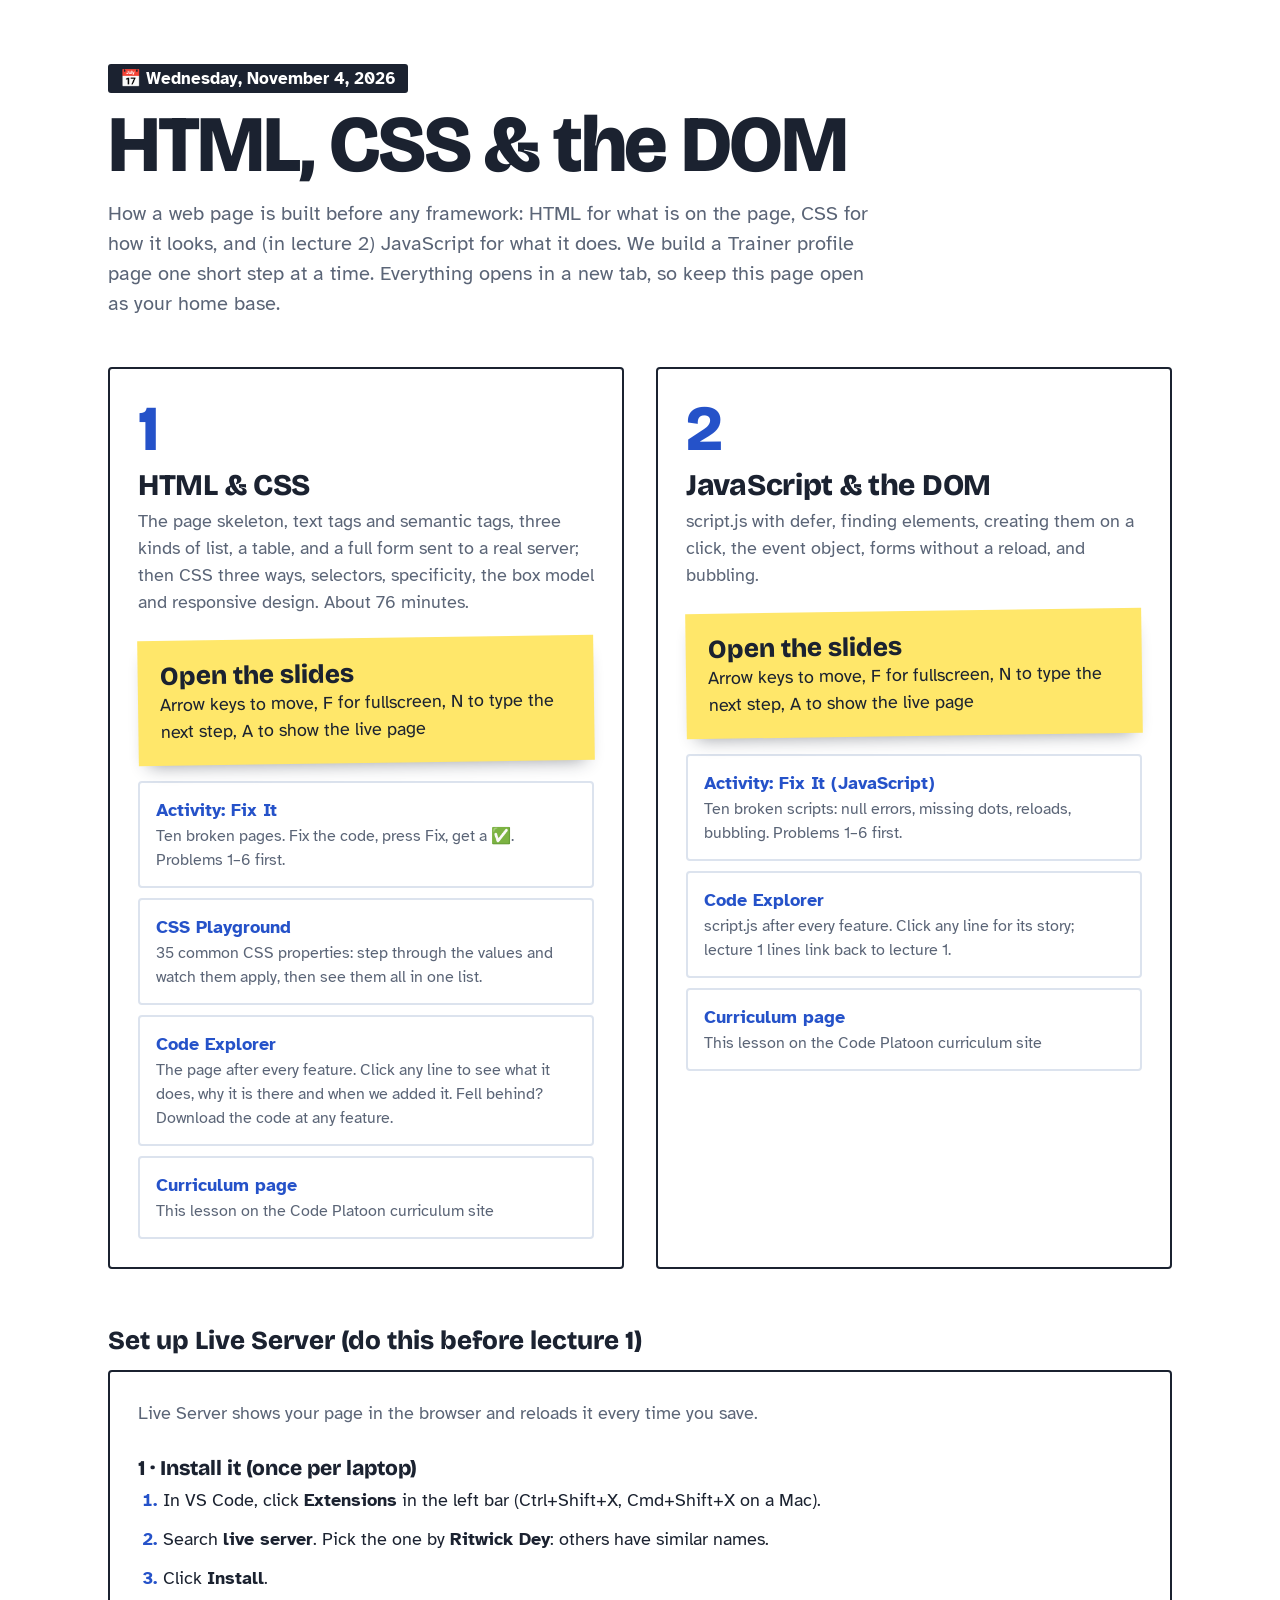
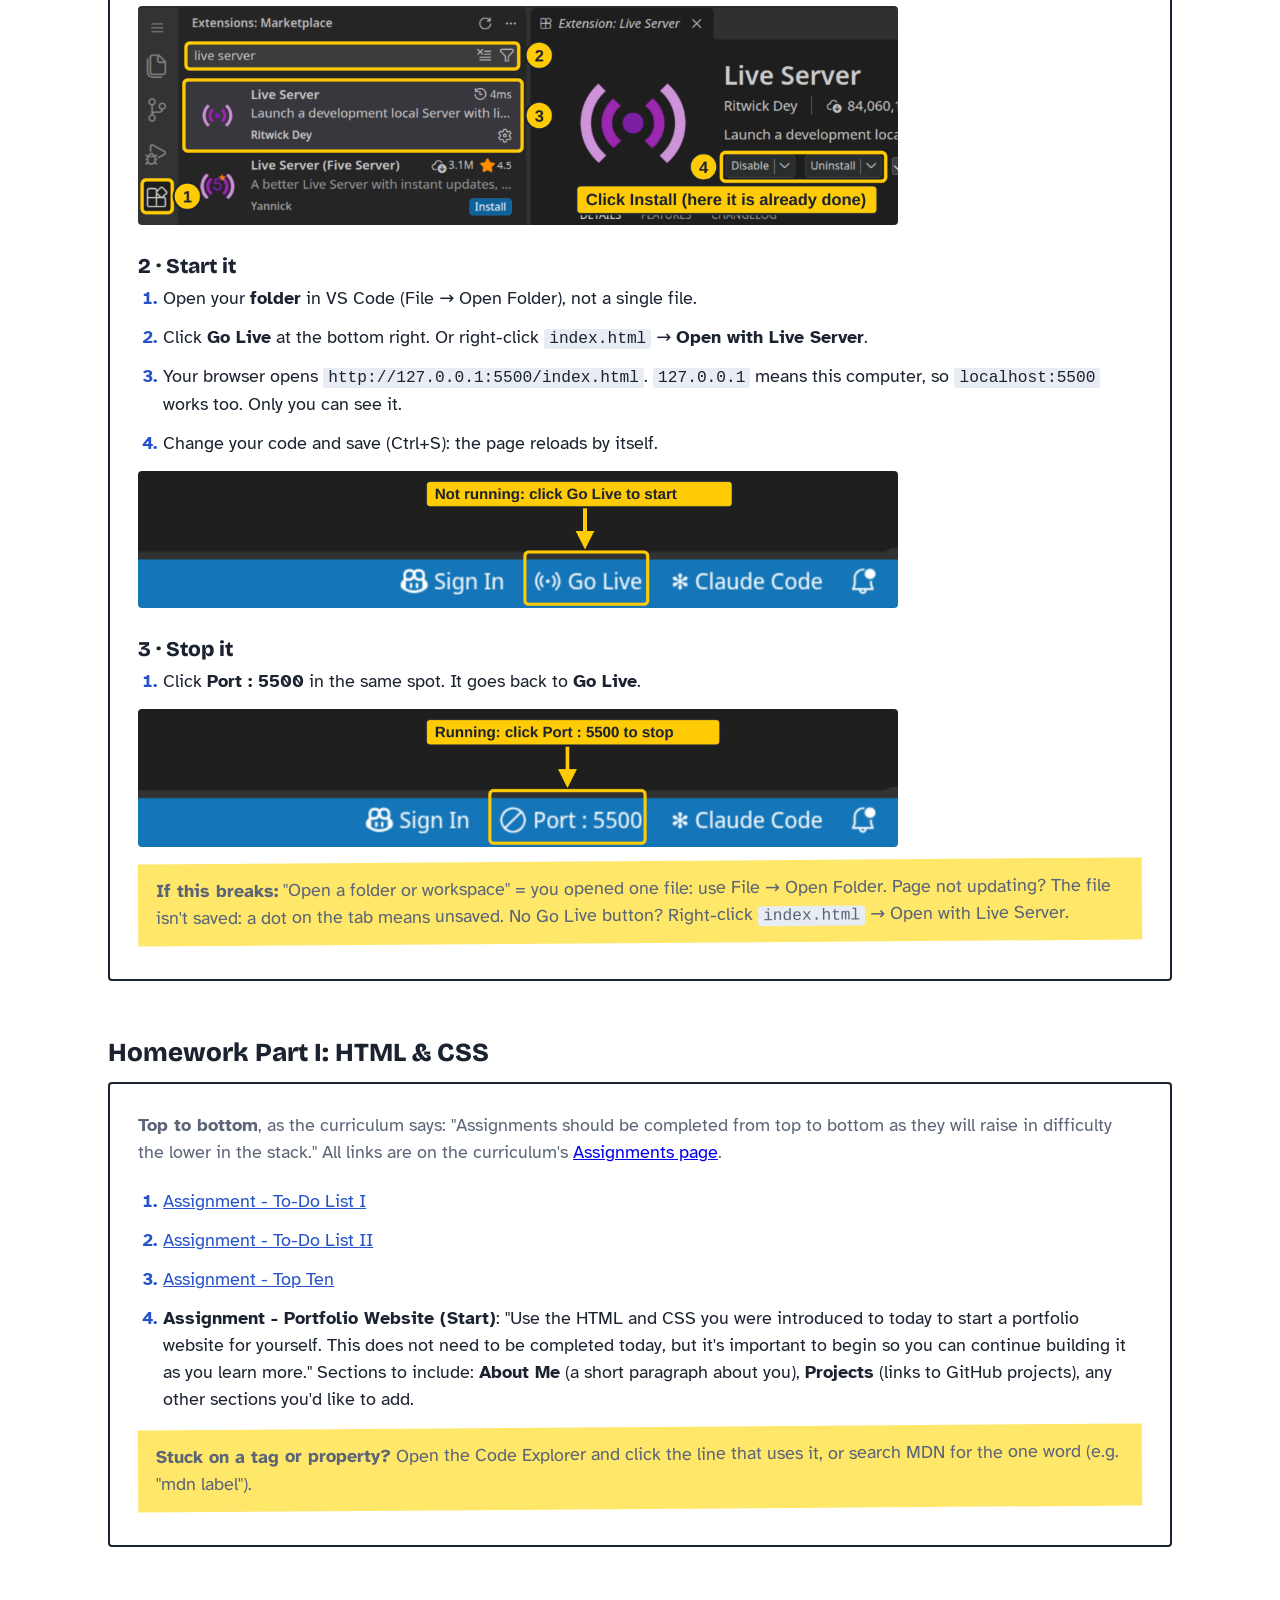
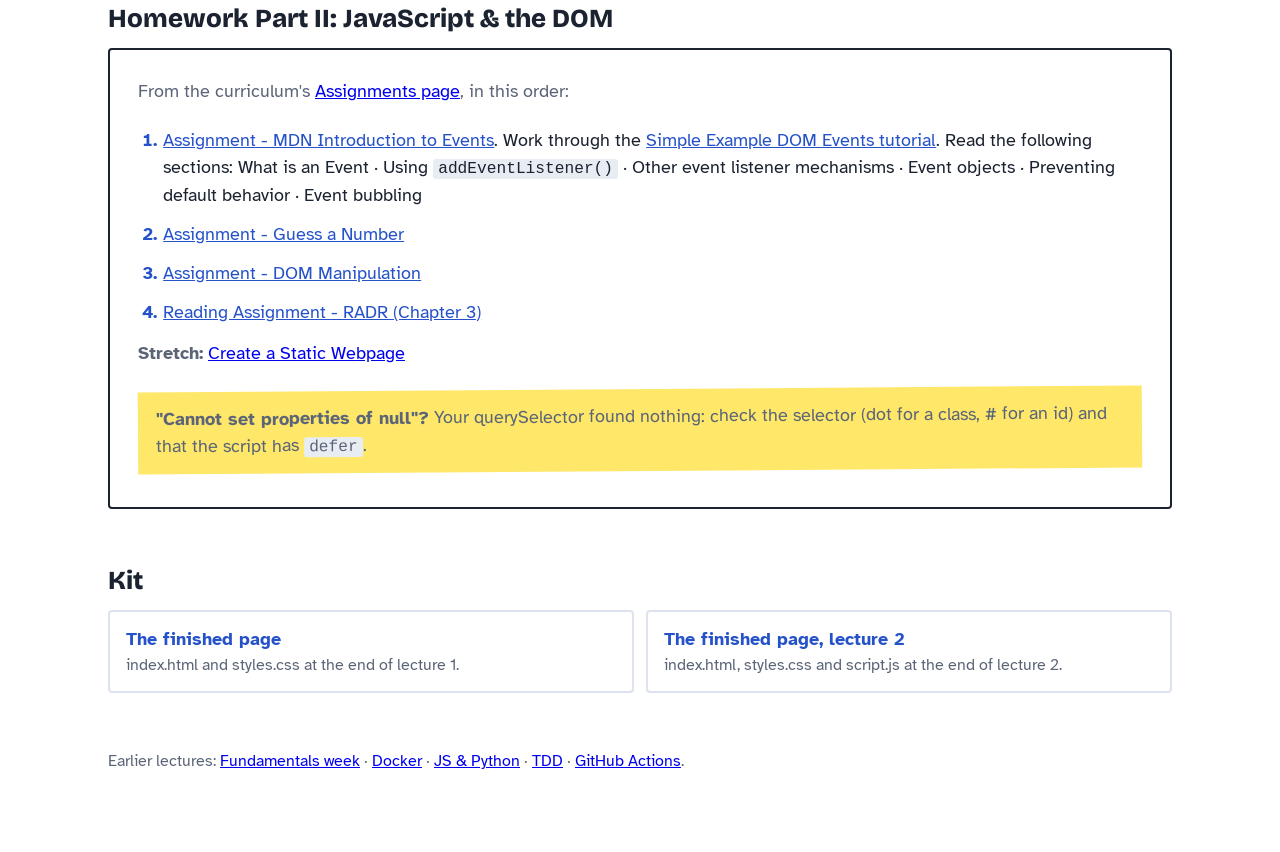
==== commit 55933926: "Add a file tree, and make Fix It a one-screen snippet view Every editor and the Code Explorer show t" ====
--- a/index.html
+++ b/index.html
@@ -147,7 +147,6 @@
   <ol class="kit">
     <li><a href="https://github.com/kabeier/intro-html-css-dom/tree/main/demo-kit/html-css-final" target="_blank" rel="noopener"><b>The finished page</b><span>index.html and styles.css at the end of lecture 1.</span></a></li>
     <li><a href="https://github.com/kabeier/intro-html-css-dom/tree/main/demo-kit/js-dom-final" target="_blank" rel="noopener"><b>The finished page, lecture 2</b><span>index.html, styles.css and script.js at the end of lecture 2.</span></a></li>
-    <li><a href="https://github.com/kabeier/intro-html-css-dom/blob/main/demo-kit/RUNBOOK.md" target="_blank" rel="noopener"><b>Runbook</b><span>For the instructor: keys, slide by slide.</span></a></li>
   </ol>
 
   <footer>Earlier lectures: <a href="https://kabeier.github.io/fundamentals-week/" target="_blank" rel="noopener">Fundamentals week</a> · <a href="https://kabeier.github.io/intro-docker/" target="_blank" rel="noopener">Docker</a> · <a href="https://kabeier.github.io/intro-js-py/" target="_blank" rel="noopener">JS &amp; Python</a> · <a href="https://kabeier.github.io/intro-tdd/" target="_blank" rel="noopener">TDD</a> · <a href="https://kabeier.github.io/intro-github-actions/" target="_blank" rel="noopener">GitHub Actions</a>.</footer>
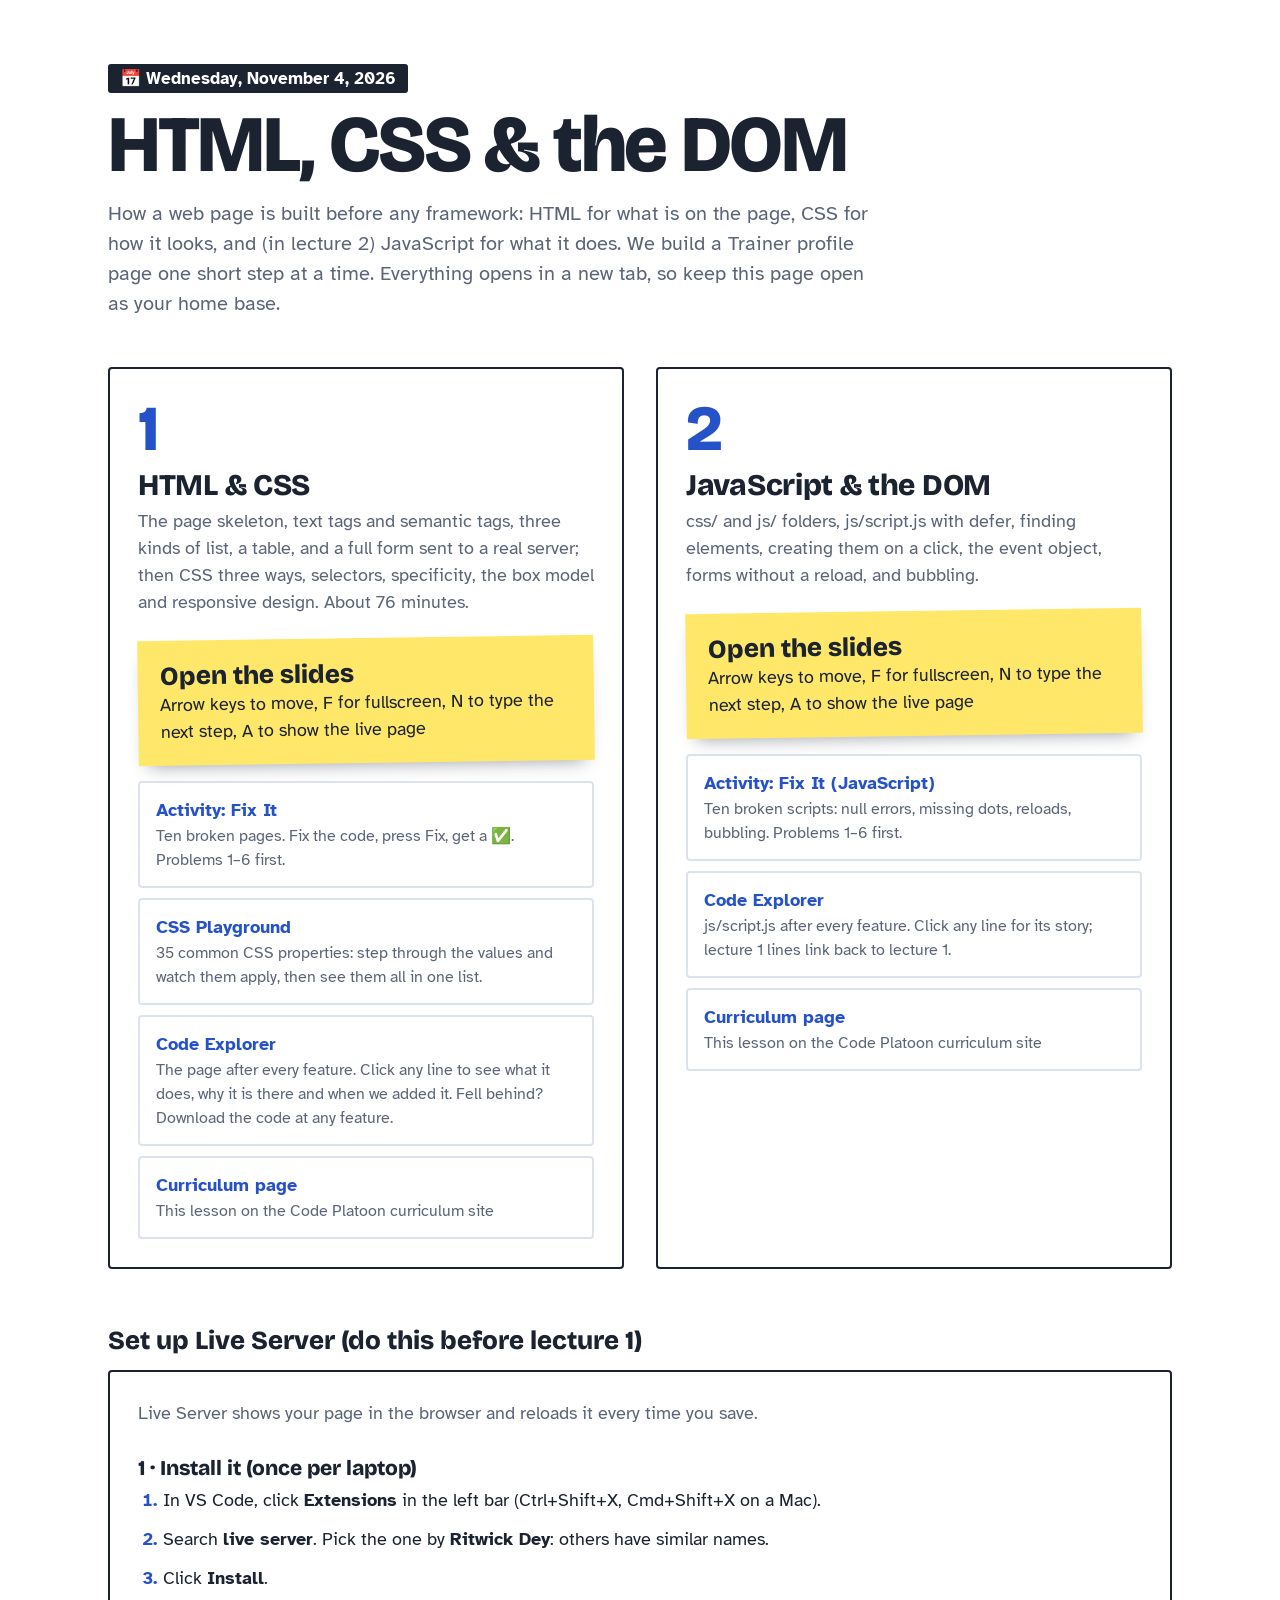
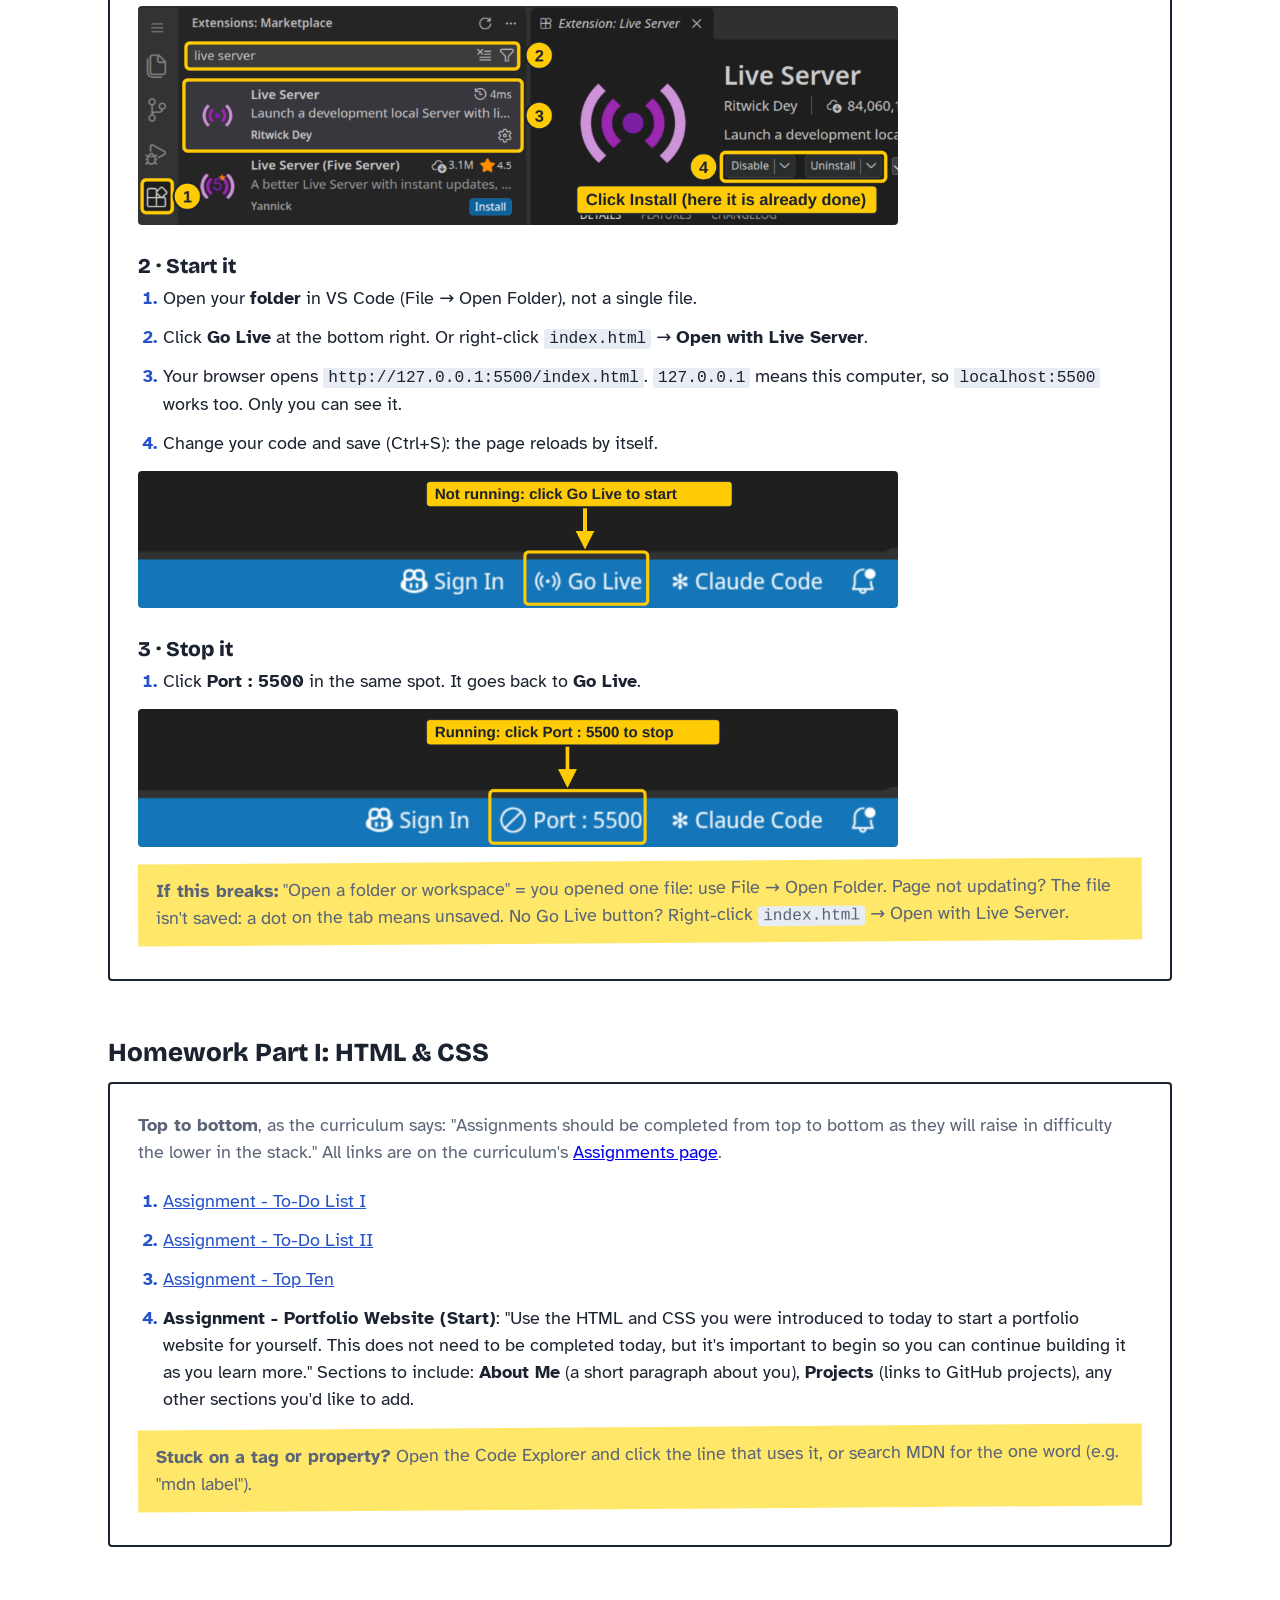
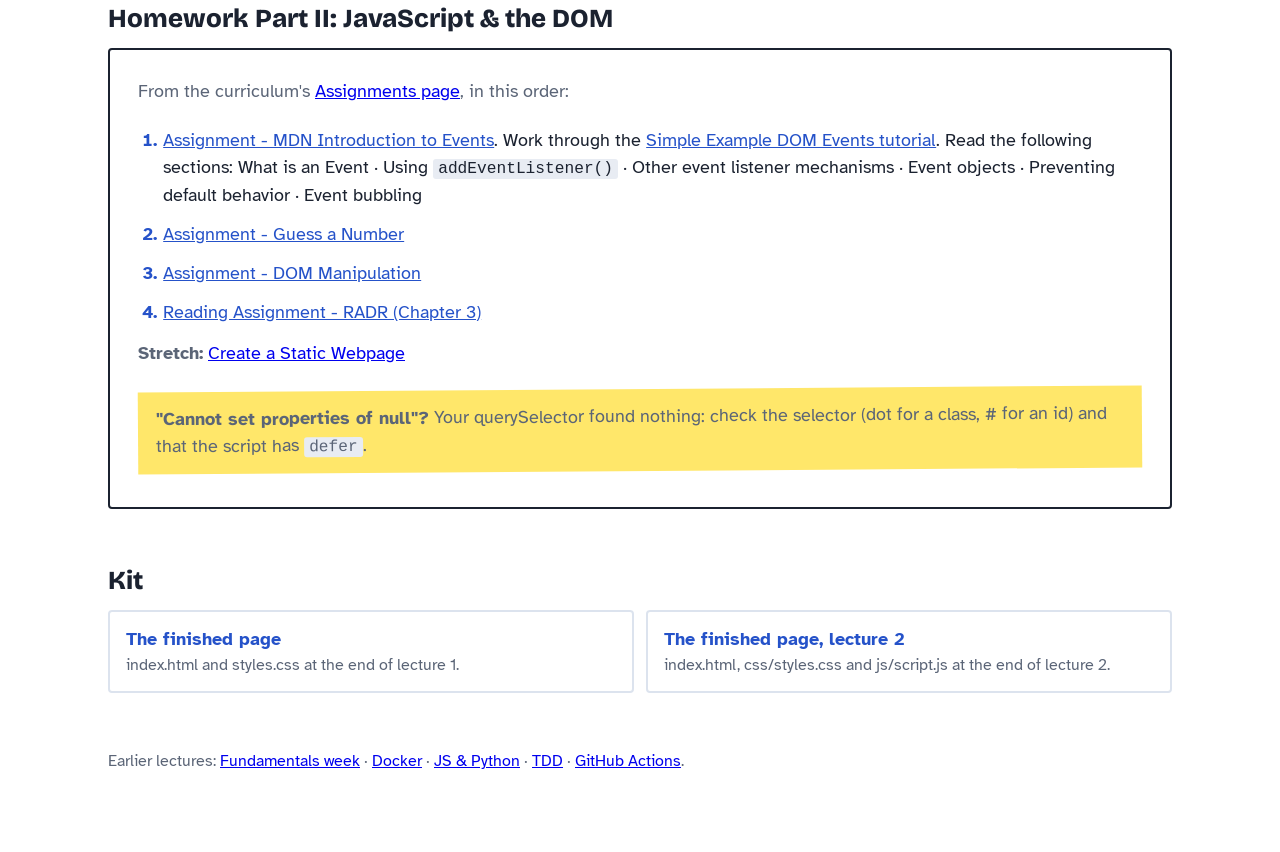
==== commit 5a4f3c8c: "Lecture 2: move the project into css/ and js/ folders (move step in the engine) Co-Authored-By: Clau" ====
--- a/index.html
+++ b/index.html
@@ -82,11 +82,11 @@
     <section>
       <div class="num">2</div>
       <h2>JavaScript &amp; the DOM</h2>
-      <p>script.js with defer, finding elements, creating them on a click, the event object, forms without a reload, and bubbling.</p>
+      <p>css/ and js/ folders, js/script.js with defer, finding elements, creating them on a click, the event object, forms without a reload, and bubbling.</p>
       <a class="slides" href="lecture-2-js-dom/slides.html" target="_blank" rel="noopener"><b>Open the slides</b>Arrow keys to move, F for fullscreen, N to type the next step, A to show the live page</a>
       <ol>
         <li><a href="fixit.html?lesson=js-dom" target="_blank" rel="noopener"><b>Activity: Fix It (JavaScript)</b><span>Ten broken scripts: null errors, missing dots, reloads, bubbling. Problems 1–6 first.</span></a></li>
-        <li><a href="explore.html?lesson=js-dom&amp;at=f1" target="_blank" rel="noopener"><b>Code Explorer</b><span>script.js after every feature. Click any line for its story; lecture 1 lines link back to lecture 1.</span></a></li>
+        <li><a href="explore.html?lesson=js-dom&amp;at=f1" target="_blank" rel="noopener"><b>Code Explorer</b><span>js/script.js after every feature. Click any line for its story; lecture 1 lines link back to lecture 1.</span></a></li>
         <li><a href="https://codeplatoon.github.io/se-curriculum/phase-II/04-Front-End/1-vanilla-development/2-js-dom/" target="_blank" rel="noopener"><b>Curriculum page</b><span>This lesson on the Code Platoon curriculum site</span></a></li>
       </ol>
     </section>
@@ -146,7 +146,7 @@
   <h3>Kit</h3>
   <ol class="kit">
     <li><a href="https://github.com/kabeier/intro-html-css-dom/tree/main/demo-kit/html-css-final" target="_blank" rel="noopener"><b>The finished page</b><span>index.html and styles.css at the end of lecture 1.</span></a></li>
-    <li><a href="https://github.com/kabeier/intro-html-css-dom/tree/main/demo-kit/js-dom-final" target="_blank" rel="noopener"><b>The finished page, lecture 2</b><span>index.html, styles.css and script.js at the end of lecture 2.</span></a></li>
+    <li><a href="https://github.com/kabeier/intro-html-css-dom/tree/main/demo-kit/js-dom-final" target="_blank" rel="noopener"><b>The finished page, lecture 2</b><span>index.html, css/styles.css and js/script.js at the end of lecture 2.</span></a></li>
   </ol>
 
   <footer>Earlier lectures: <a href="https://kabeier.github.io/fundamentals-week/" target="_blank" rel="noopener">Fundamentals week</a> · <a href="https://kabeier.github.io/intro-docker/" target="_blank" rel="noopener">Docker</a> · <a href="https://kabeier.github.io/intro-js-py/" target="_blank" rel="noopener">JS &amp; Python</a> · <a href="https://kabeier.github.io/intro-tdd/" target="_blank" rel="noopener">TDD</a> · <a href="https://kabeier.github.io/intro-github-actions/" target="_blank" rel="noopener">GitHub Actions</a>.</footer>
